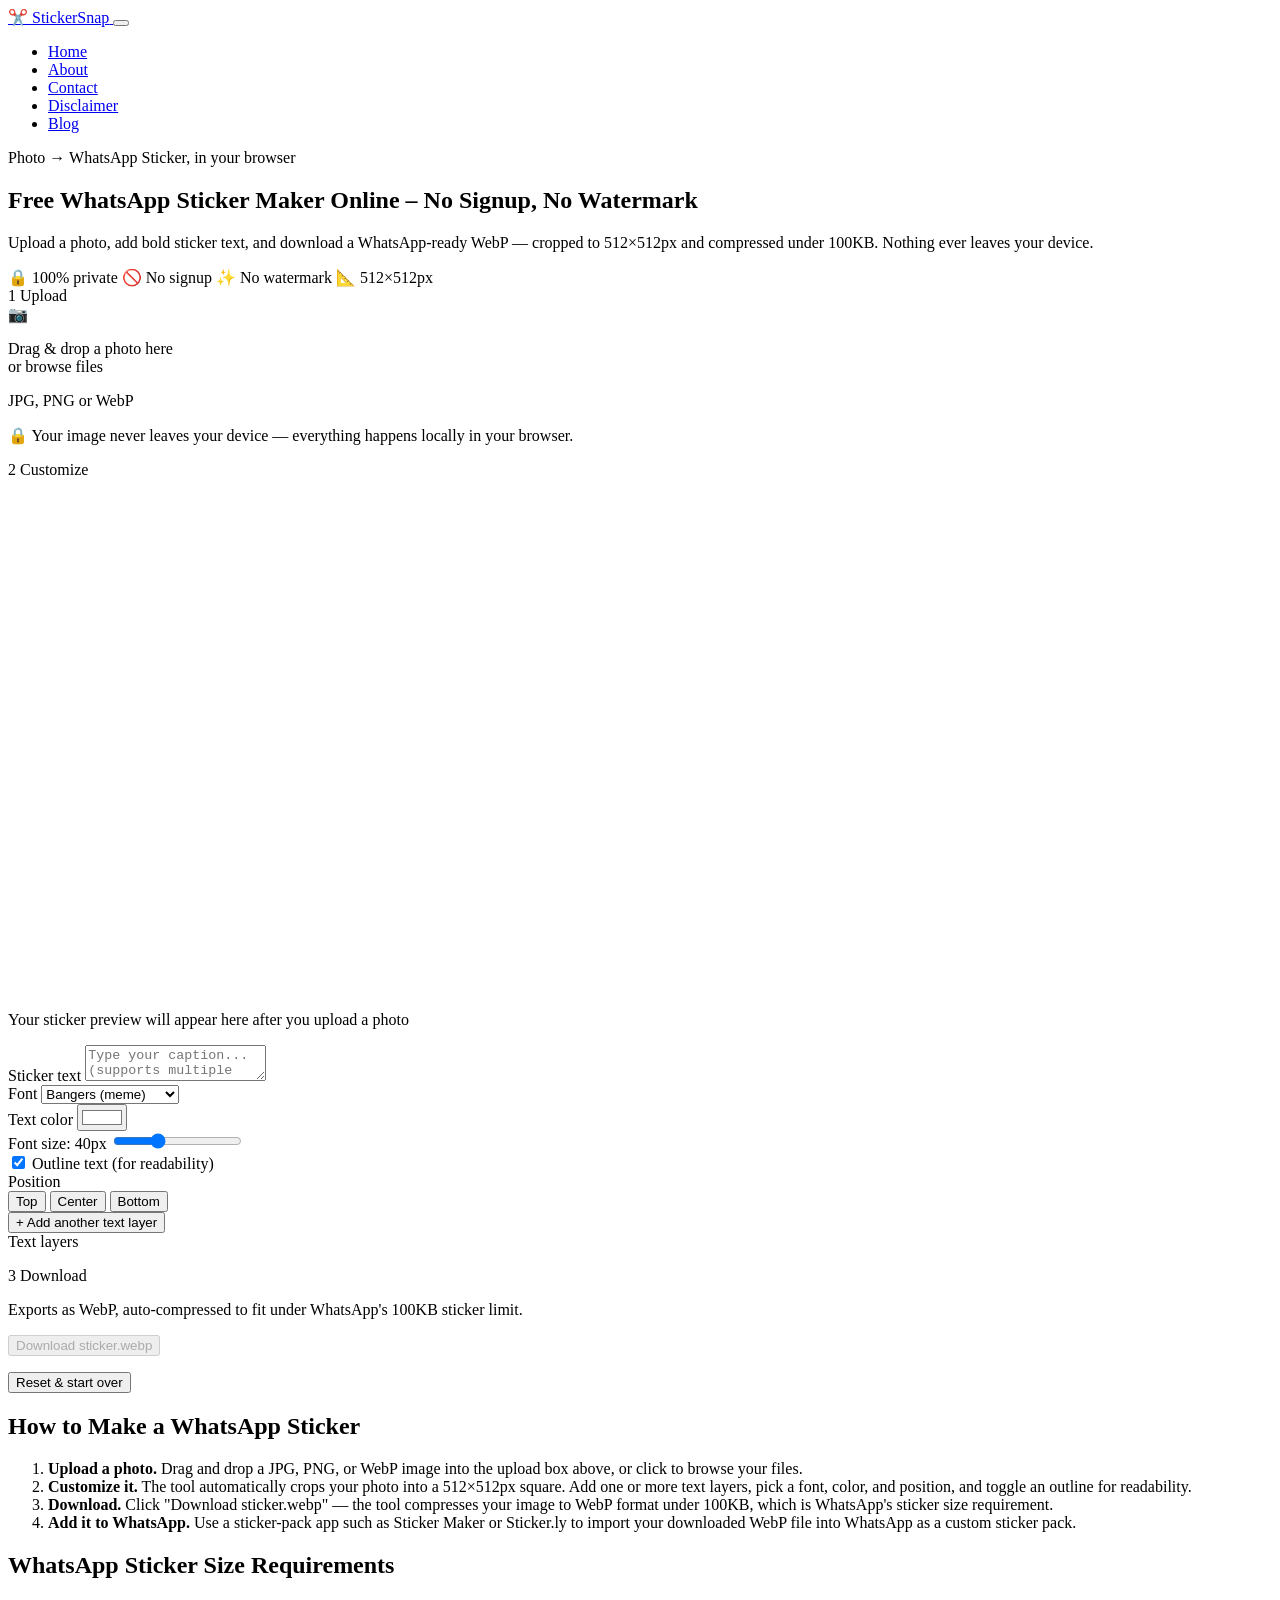
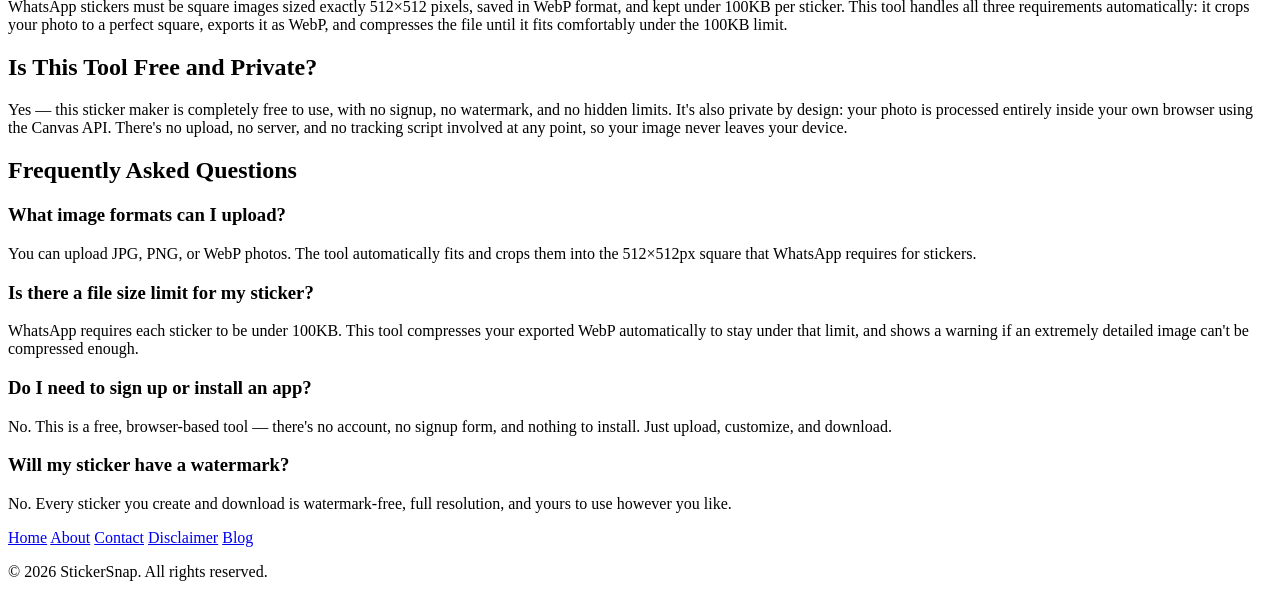
==== index.html @ c94c26c8 "Create index.html" ====
<!DOCTYPE html>
<html lang="en">
<head>
<meta charset="UTF-8">
<meta name="viewport" content="width=device-width, initial-scale=1.0">
<title>Free WhatsApp Sticker Maker Online | No Signup</title>
<meta name="description" content="Turn any photo into a WhatsApp sticker free, online, no signup or watermark. Add text, crop to 512x512, export under 100KB. 100% private.">
<meta name="robots" content="index, follow">
<link rel="canonical" href="https://example.com/index.html">

<!-- Open Graph -->
<meta property="og:title" content="Free WhatsApp Sticker Maker Online – No Signup, No Watermark">
<meta property="og:description" content="Convert any photo into a WhatsApp-ready sticker in your browser. Add custom text, crop to 512x512px, and export a compressed WebP file under 100KB — no account needed.">
<meta property="og:type" content="website">
<meta property="og:image" content="https://example.com/og-image.png">
<meta property="og:url" content="https://example.com/index.html">

<link rel="preconnect" href="https://fonts.googleapis.com">
<link rel="preconnect" href="https://fonts.gstatic.com" crossorigin>
<link href="https://fonts.googleapis.com/css2?family=Baloo+2:wght@500;700;800&family=Inter:wght@400;500;600;700&family=Space+Mono:wght@400;700&family=Bangers&family=Anton&family=Permanent+Marker&family=Poppins:wght@600;700&display=swap" rel="stylesheet">

<link rel="stylesheet" href="style.css">

<script type="application/ld+json">
{
  "@context": "https://schema.org",
  "@type": "WebApplication",
  "name": "WhatsApp Sticker Maker",
  "description": "A free, private, browser-based tool to convert photos into WhatsApp-ready stickers. Add custom text and fonts, auto-crop to 512x512px, and export a compressed WebP under 100KB. No signup, no watermark, no upload to any server.",
  "applicationCategory": "MultimediaApplication",
  "operatingSystem": "Any",
  "isAccessibleForFree": true,
  "offers": {
    "@type": "Offer",
    "price": "0",
    "priceCurrency": "USD"
  }
}
</script>
</head>
<body>

<header class="site-header">
  <div class="header-inner">
    <a href="index.html" class="brand">
      <span class="brand-mark" aria-hidden="true">✂️</span>
      <span class="brand-name">StickerSnap</span>
    </a>

    <button class="hamburger" id="hamburgerBtn" aria-label="Open menu" aria-expanded="false" aria-controls="siteNav">
      <span></span><span></span><span></span>
    </button>

    <nav class="site-nav" id="siteNav">
      <ul>
        <li><a href="index.html" aria-current="page">Home</a></li>
        <li><a href="about.html">About</a></li>
        <li><a href="contact.html">Contact</a></li>
        <li><a href="disclaimer.html">Disclaimer</a></li>
        <li><a href="blog.html">Blog</a></li>
      </ul>
    </nav>
  </div>
</header>

<main>

  <!-- HERO -->
  <section class="hero">
    <div class="hero-inner">
      <p class="eyebrow">Photo → WhatsApp Sticker, in your browser</p>
      <h1>Free WhatsApp Sticker Maker Online – No Signup, No Watermark</h1>
      <p class="hero-sub">Upload a photo, add bold sticker text, and download a WhatsApp-ready WebP — cropped to 512×512px and compressed under 100KB. Nothing ever leaves your device.</p>
      <div class="badge-row">
        <span class="badge">🔒 100% private</span>
        <span class="badge">🚫 No signup</span>
        <span class="badge">✨ No watermark</span>
        <span class="badge">📐 512×512px</span>
      </div>
    </div>
  </section>

  <!-- TOOL -->
  <section class="tool" id="tool" aria-label="Sticker maker tool">
    <div class="tool-grid">

      <!-- STEP 1: UPLOAD -->
      <div class="card step-card" id="uploadCard">
        <div class="step-label"><span class="step-num">1</span> Upload</div>
        <div class="dropzone" id="dropzone" tabindex="0" role="button" aria-label="Upload an image by clicking or dragging a file here">
          <input type="file" id="fileInput" accept="image/png, image/jpeg, image/webp" hidden aria-label="Choose an image file">
          <div class="dropzone-content" id="dropzoneContent">
            <span class="dropzone-icon" aria-hidden="true">📷</span>
            <p class="dropzone-text">Drag &amp; drop a photo here<br>or <span class="link-text">browse files</span></p>
            <p class="dropzone-hint">JPG, PNG or WebP</p>
          </div>
          <div class="upload-preview" id="uploadPreview" hidden>
            <img id="uploadThumb" alt="Thumbnail of your uploaded photo">
            <p id="uploadFilename" class="upload-filename"></p>
          </div>
        </div>
        <p class="upload-error" id="uploadError" role="alert" hidden></p>
        <p class="privacy-note">🔒 Your image never leaves your device — everything happens locally in your browser.</p>
      </div>

      <!-- STEP 2: EDIT / PREVIEW -->
      <div class="card step-card canvas-card" id="editCard">
        <div class="step-label"><span class="step-num">2</span> Customize</div>

        <div class="canvas-wrap">
          <canvas id="stickerCanvas" width="512" height="512" aria-label="Live sticker preview"></canvas>
          <p class="canvas-placeholder" id="canvasPlaceholder">Your sticker preview will appear here after you upload a photo</p>
        </div>

        <div class="controls" id="controls">
          <div class="control-group">
            <label for="textInput">Sticker text</label>
            <textarea id="textInput" rows="2" placeholder="Type your caption... (supports multiple lines)"></textarea>
          </div>

          <div class="control-row">
            <div class="control-group">
              <label for="fontSelect">Font</label>
              <select id="fontSelect">
                <option value="'Bangers', cursive" style="font-family:'Bangers',cursive;">Bangers (meme)</option>
                <option value="'Anton', sans-serif" style="font-family:'Anton',sans-serif;">Anton (bold impact)</option>
                <option value="'Permanent Marker', cursive" style="font-family:'Permanent Marker',cursive;">Permanent Marker</option>
                <option value="'Poppins', sans-serif" style="font-family:'Poppins',sans-serif;">Poppins (clean)</option>
                <option value="'Inter', sans-serif" style="font-family:'Inter',sans-serif;">Inter (clean)</option>
              </select>
            </div>
            <div class="control-group">
              <label for="colorInput">Text color</label>
              <input type="color" id="colorInput" value="#ffffff">
            </div>
          </div>

          <div class="control-row">
            <div class="control-group">
              <label for="sizeSlider">Font size: <span id="sizeValue">40</span>px</label>
              <input type="range" id="sizeSlider" min="20" max="80" value="40">
            </div>
            <div class="control-group checkbox-group">
              <label class="checkbox-label">
                <input type="checkbox" id="strokeToggle" checked>
                Outline text (for readability)
              </label>
            </div>
          </div>

          <div class="control-group">
            <span class="control-title">Position</span>
            <div class="position-buttons">
              <button type="button" class="pos-btn" data-pos="top">Top</button>
              <button type="button" class="pos-btn active" data-pos="center">Center</button>
              <button type="button" class="pos-btn" data-pos="bottom">Bottom</button>
            </div>
          </div>

          <div class="layer-actions">
            <button type="button" class="btn btn-secondary" id="addLayerBtn">+ Add another text layer</button>
          </div>

          <div class="control-group">
            <span class="control-title">Text layers</span>
            <ul class="layer-list" id="layerList"></ul>
          </div>
        </div>
      </div>

      <!-- STEP 3: EXPORT -->
      <div class="card step-card export-card" id="exportCard">
        <div class="step-label"><span class="step-num">3</span> Download</div>
        <p class="export-copy">Exports as WebP, auto-compressed to fit under WhatsApp's 100KB sticker limit.</p>
        <button type="button" class="btn btn-primary btn-large" id="downloadBtn" disabled>Download sticker.webp</button>
        <p class="export-status" id="exportStatus" aria-live="polite"></p>
        <button type="button" class="btn btn-ghost" id="resetBtn">Reset &amp; start over</button>
      </div>

    </div>
  </section>

  <!-- SEO CONTENT -->
  <section class="seo-content">
    <div class="seo-inner">

      <h2>How to Make a WhatsApp Sticker</h2>
      <ol class="how-to-list">
        <li><strong>Upload a photo.</strong> Drag and drop a JPG, PNG, or WebP image into the upload box above, or click to browse your files.</li>
        <li><strong>Customize it.</strong> The tool automatically crops your photo into a 512×512px square. Add one or more text layers, pick a font, color, and position, and toggle an outline for readability.</li>
        <li><strong>Download.</strong> Click "Download sticker.webp" — the tool compresses your image to WebP format under 100KB, which is WhatsApp's sticker size requirement.</li>
        <li><strong>Add it to WhatsApp.</strong> Use a sticker-pack app such as Sticker Maker or Sticker.ly to import your downloaded WebP file into WhatsApp as a custom sticker pack.</li>
      </ol>

      <h2>WhatsApp Sticker Size Requirements</h2>
      <p>WhatsApp stickers must be square images sized exactly 512×512 pixels, saved in WebP format, and kept under 100KB per sticker. This tool handles all three requirements automatically: it crops your photo to a perfect square, exports it as WebP, and compresses the file until it fits comfortably under the 100KB limit.</p>

      <h2>Is This Tool Free and Private?</h2>
      <p>Yes — this sticker maker is completely free to use, with no signup, no watermark, and no hidden limits. It's also private by design: your photo is processed entirely inside your own browser using the Canvas API. There's no upload, no server, and no tracking script involved at any point, so your image never leaves your device.</p>

      <h2>Frequently Asked Questions</h2>
      <div class="faq">
        <div class="faq-item">
          <h3>What image formats can I upload?</h3>
          <p>You can upload JPG, PNG, or WebP photos. The tool automatically fits and crops them into the 512×512px square that WhatsApp requires for stickers.</p>
        </div>
        <div class="faq-item">
          <h3>Is there a file size limit for my sticker?</h3>
          <p>WhatsApp requires each sticker to be under 100KB. This tool compresses your exported WebP automatically to stay under that limit, and shows a warning if an extremely detailed image can't be compressed enough.</p>
        </div>
        <div class="faq-item">
          <h3>Do I need to sign up or install an app?</h3>
          <p>No. This is a free, browser-based tool — there's no account, no signup form, and nothing to install. Just upload, customize, and download.</p>
        </div>
        <div class="faq-item">
          <h3>Will my sticker have a watermark?</h3>
          <p>No. Every sticker you create and download is watermark-free, full resolution, and yours to use however you like.</p>
        </div>
      </div>

    </div>
  </section>

</main>

<footer class="site-footer">
  <div class="footer-inner">
    <nav class="footer-nav" aria-label="Footer">
      <a href="index.html">Home</a>
      <a href="about.html">About</a>
      <a href="contact.html">Contact</a>
      <a href="disclaimer.html">Disclaimer</a>
      <a href="blog.html">Blog</a>
    </nav>
    <p class="footer-copy">© 2026 StickerSnap. All rights reserved.</p>
  </div>
</footer>

<script src="app.js"></script>
</body>
          </html>
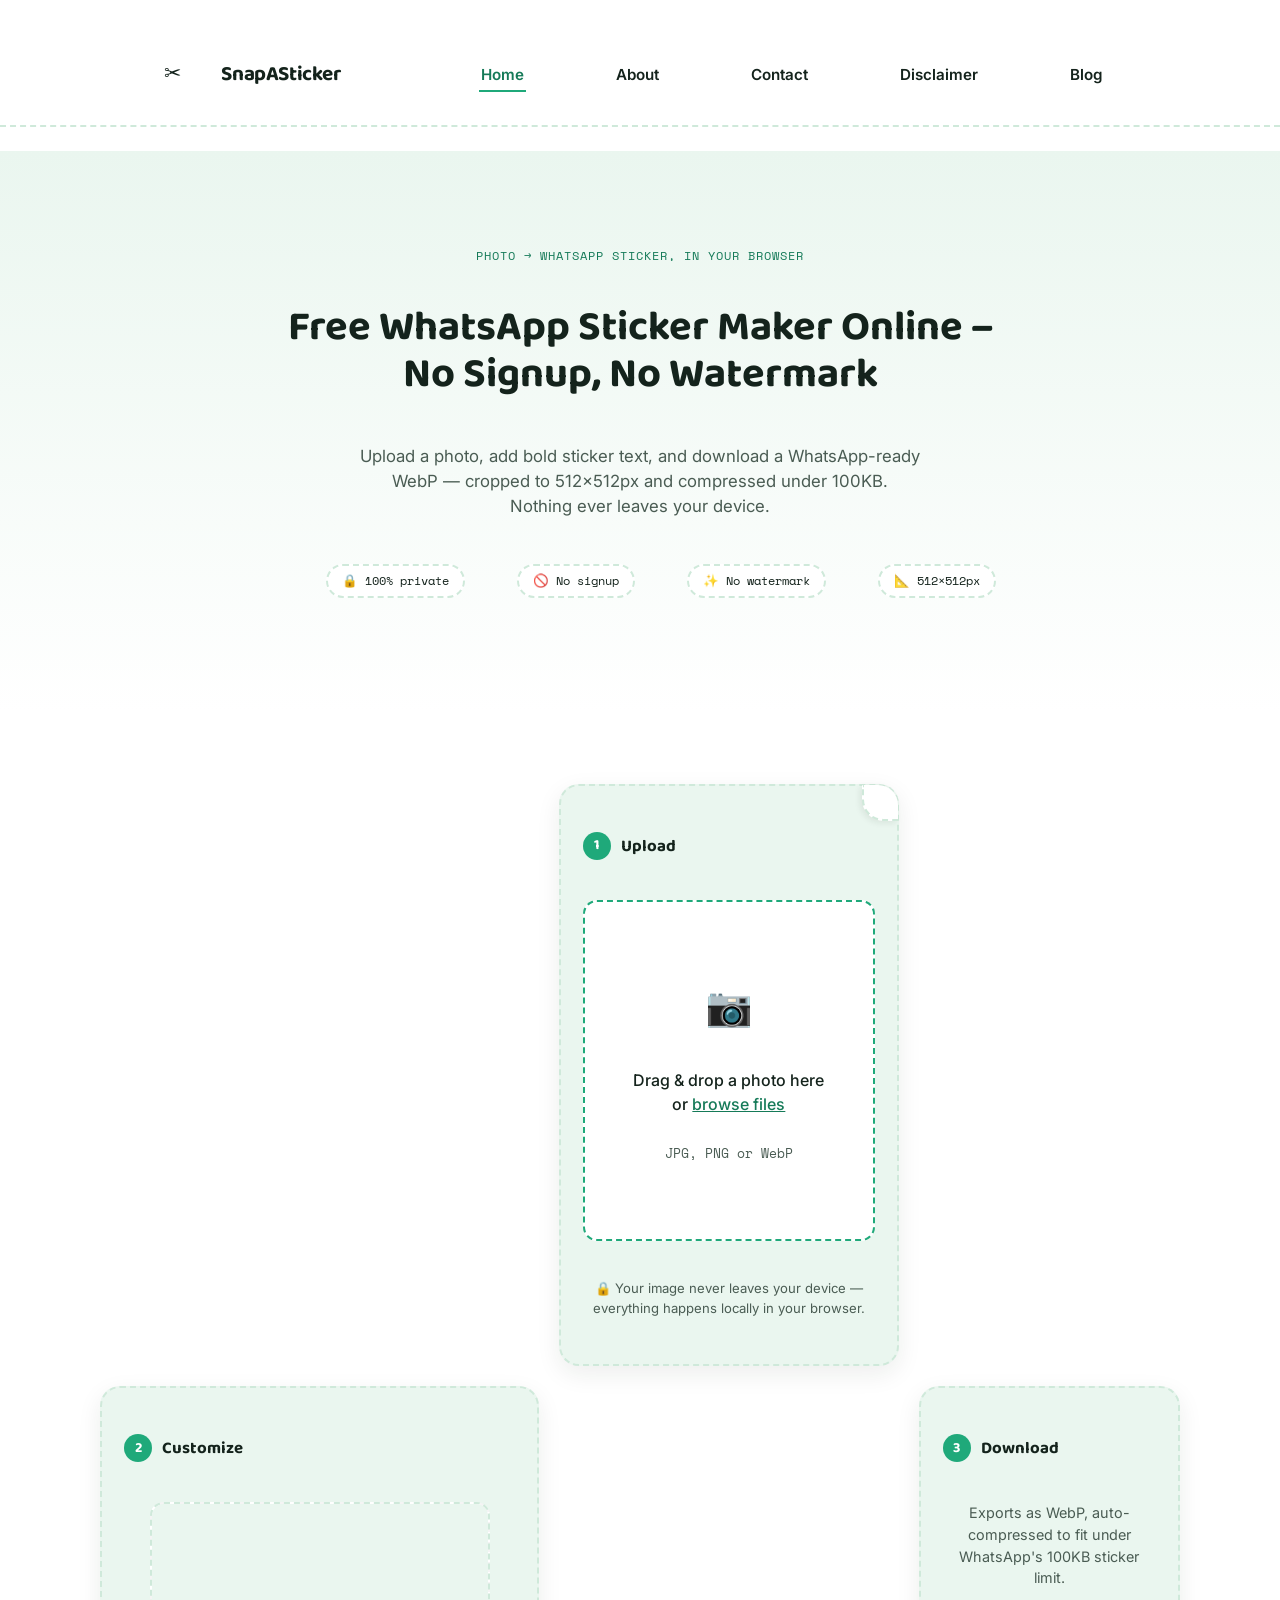
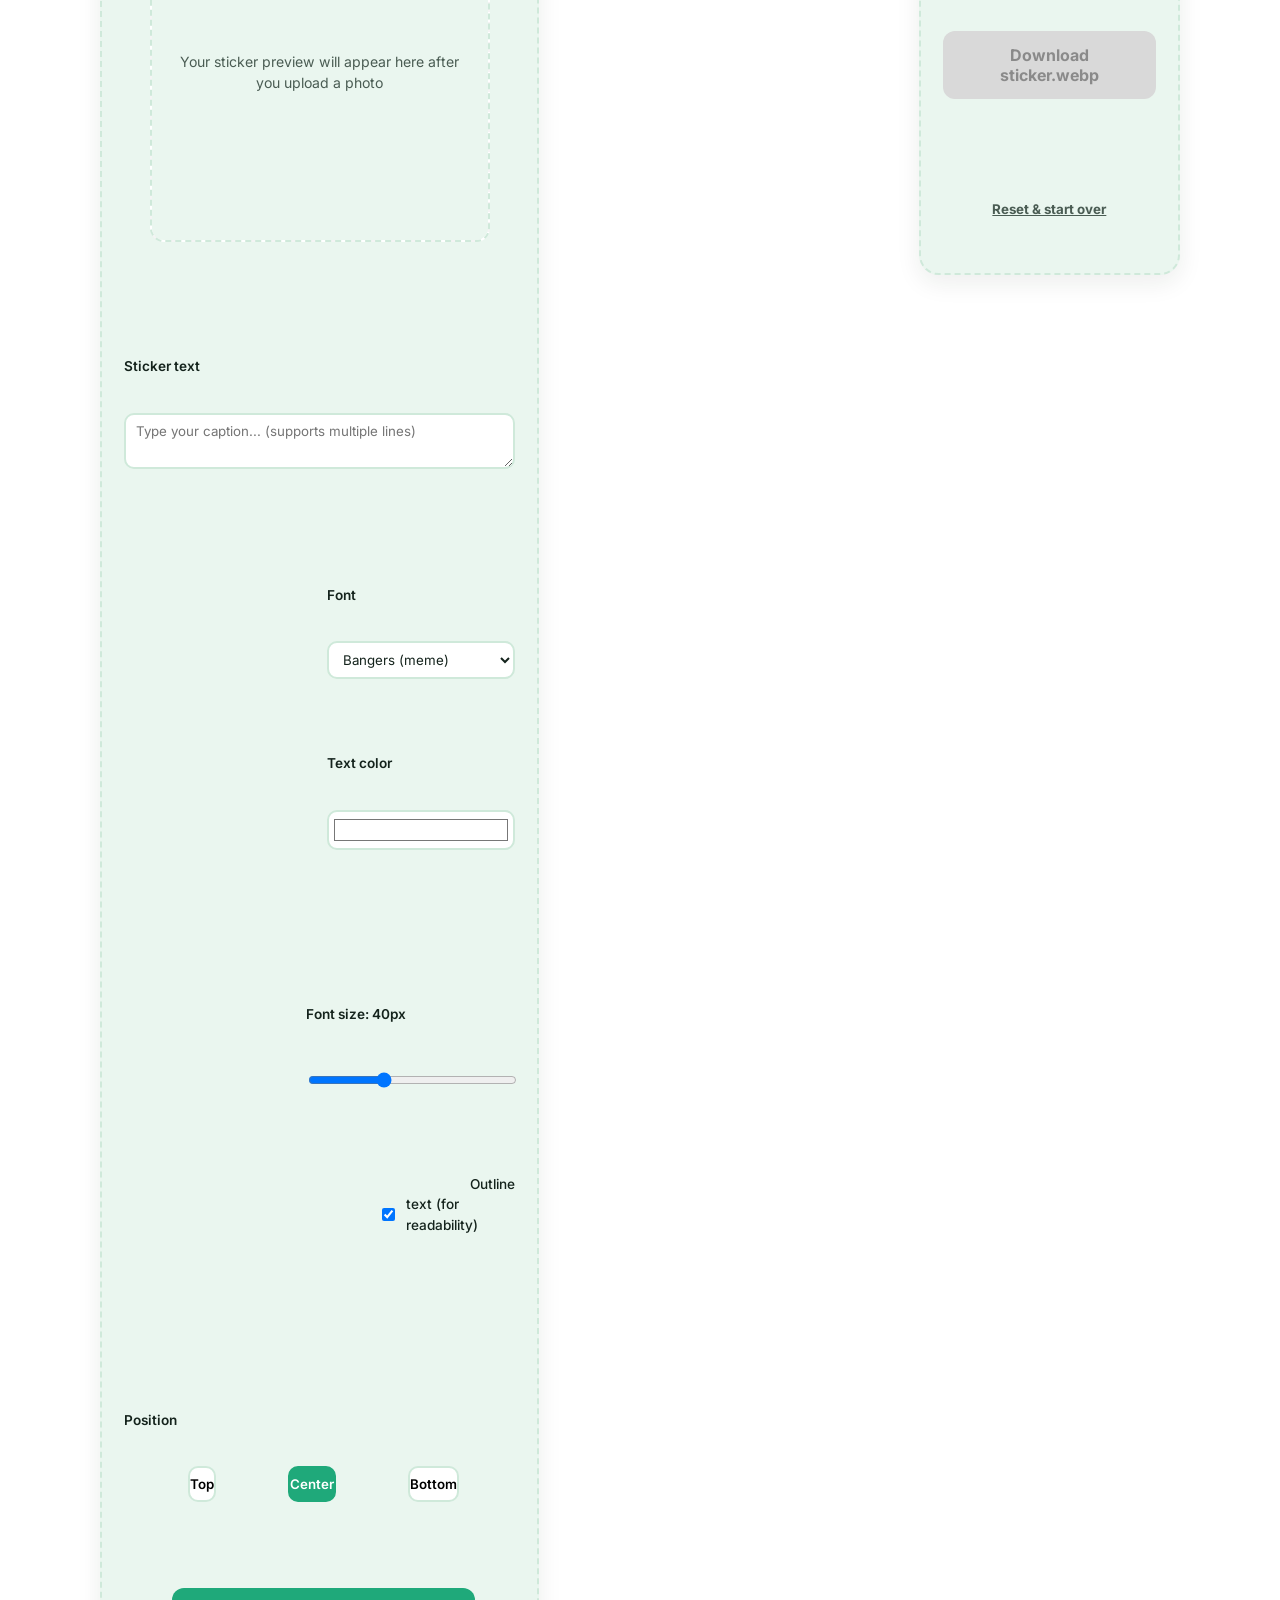
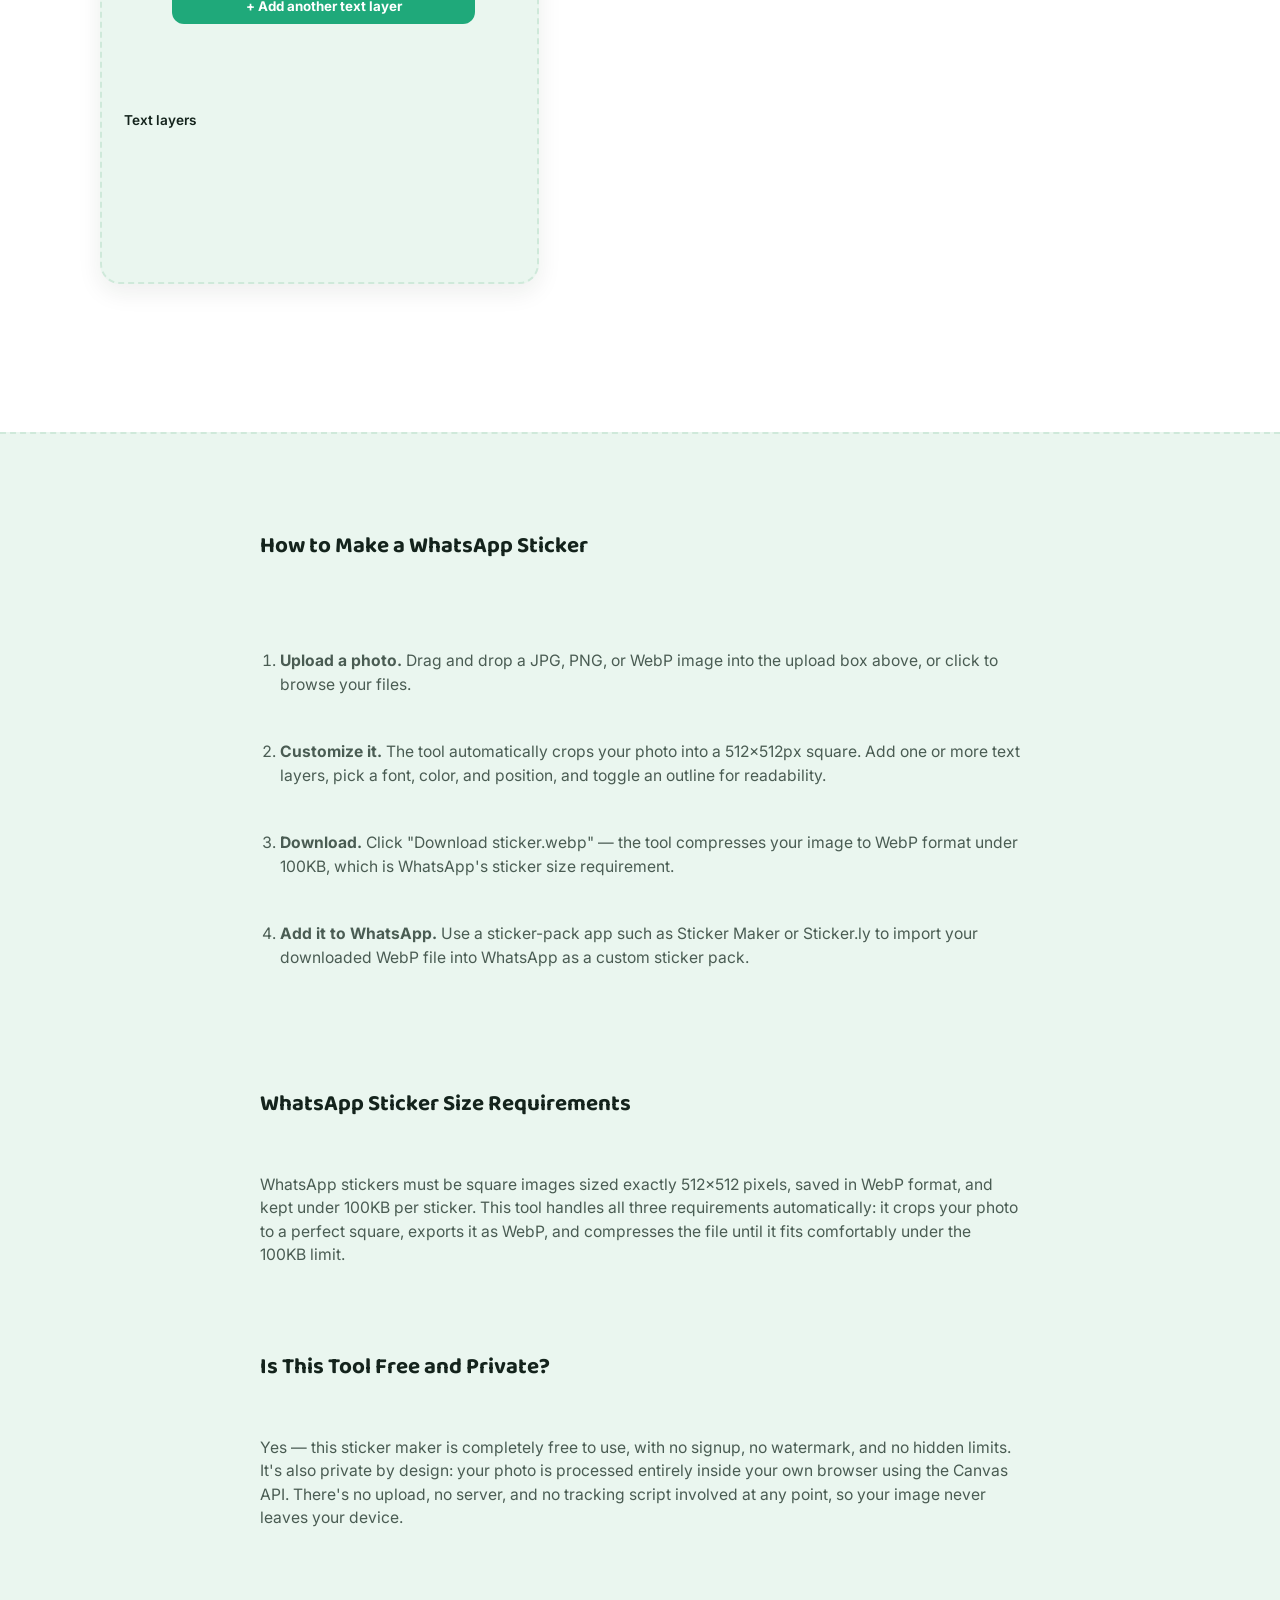
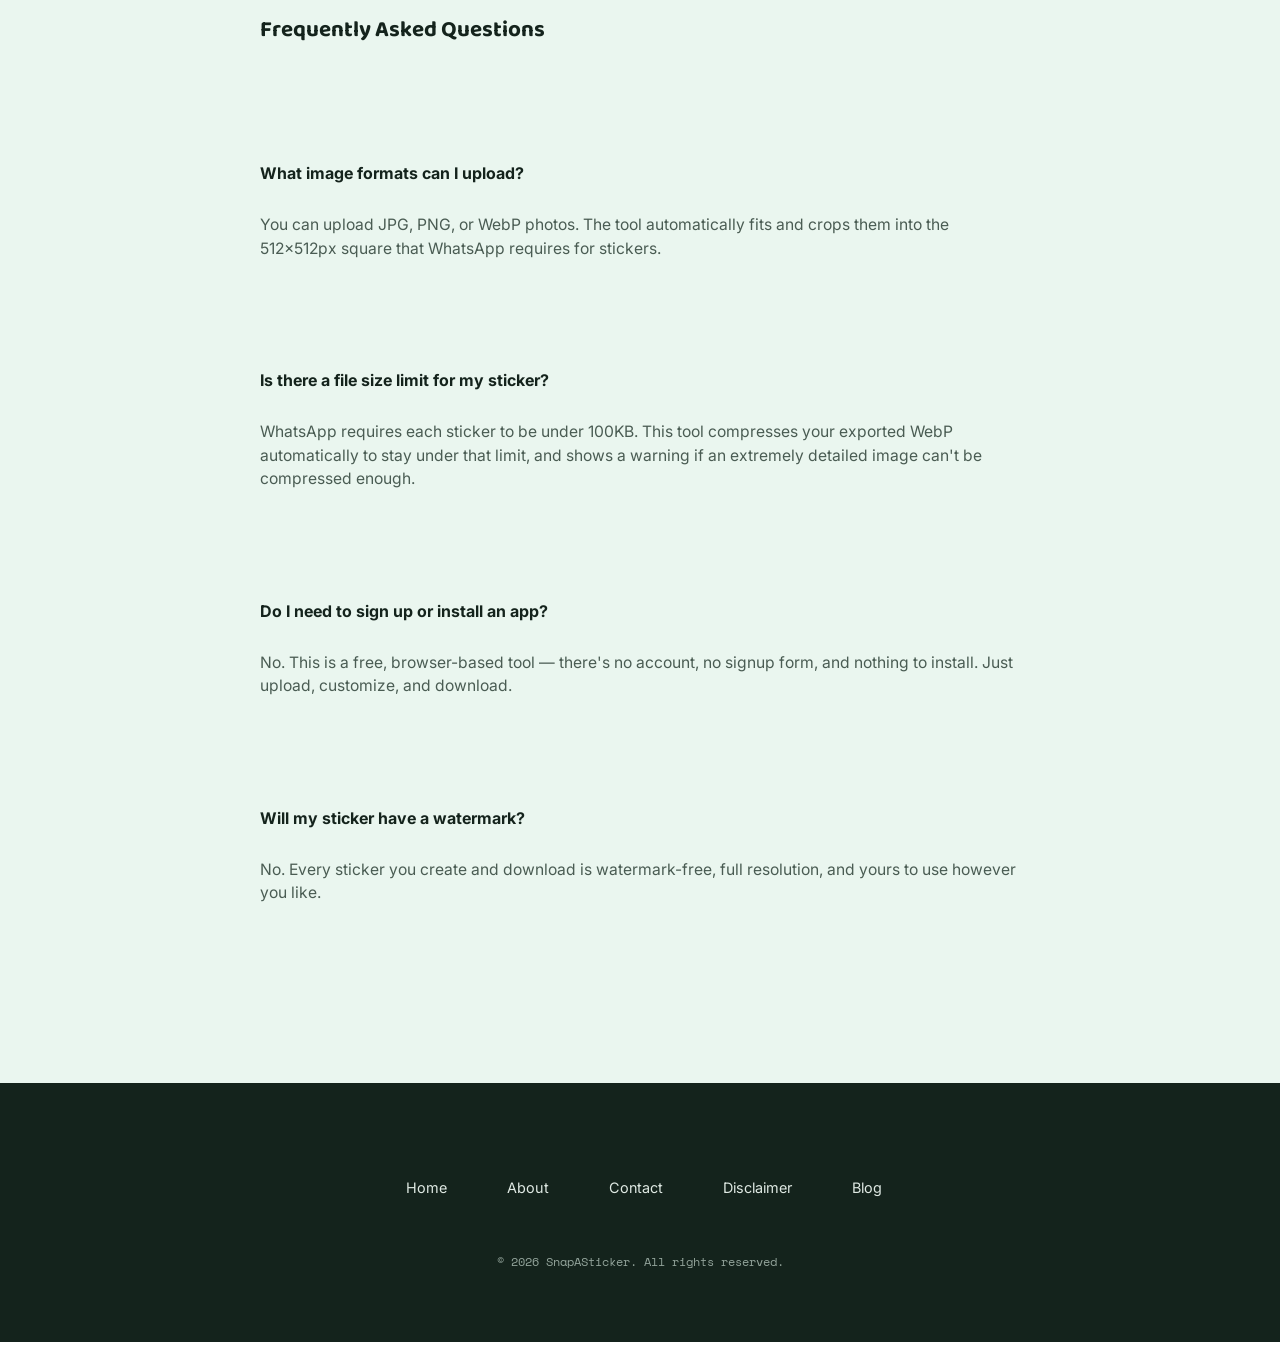
==== commit 1fe9f7cd: "Update branding and SEO links in index.html" ====
--- a/index.html
+++ b/index.html
@@ -6,14 +6,13 @@
 <title>Free WhatsApp Sticker Maker Online | No Signup</title>
 <meta name="description" content="Turn any photo into a WhatsApp sticker free, online, no signup or watermark. Add text, crop to 512x512, export under 100KB. 100% private.">
 <meta name="robots" content="index, follow">
-<link rel="canonical" href="https://example.com/index.html">
-
+<link rel="canonical" href="https://snapasticker.com/index.html">
 <!-- Open Graph -->
 <meta property="og:title" content="Free WhatsApp Sticker Maker Online – No Signup, No Watermark">
 <meta property="og:description" content="Convert any photo into a WhatsApp-ready sticker in your browser. Add custom text, crop to 512x512px, and export a compressed WebP file under 100KB — no account needed.">
 <meta property="og:type" content="website">
-<meta property="og:image" content="https://example.com/og-image.png">
-<meta property="og:url" content="https://example.com/index.html">
+<meta property="og:image" content="https://snapasticker.com/og-image.png">
+<meta property="og:url" content="https://snapasticker.com/index.html">
 
 <link rel="preconnect" href="https://fonts.googleapis.com">
 <link rel="preconnect" href="https://fonts.gstatic.com" crossorigin>
@@ -23,220 +22,220 @@
 
 <script type="application/ld+json">
 {
-  "@context": "https://schema.org",
-  "@type": "WebApplication",
-  "name": "WhatsApp Sticker Maker",
-  "description": "A free, private, browser-based tool to convert photos into WhatsApp-ready stickers. Add custom text and fonts, auto-crop to 512x512px, and export a compressed WebP under 100KB. No signup, no watermark, no upload to any server.",
-  "applicationCategory": "MultimediaApplication",
-  "operatingSystem": "Any",
-  "isAccessibleForFree": true,
-  "offers": {
-    "@type": "Offer",
-    "price": "0",
-    "priceCurrency": "USD"
-  }
+  "@context": "https://schema.org",
+  "@type": "WebApplication",
+  "name": "WhatsApp Sticker Maker",
+  "description": "A free, private, browser-based tool to convert photos into WhatsApp-ready stickers. Add custom text and fonts, auto-crop to 512x512px, and export a compressed WebP under 100KB. No signup, no watermark, no upload to any server.",
+  "applicationCategory": "MultimediaApplication",
+  "operatingSystem": "Any",
+  "isAccessibleForFree": true,
+  "offers": {
+    "@type": "Offer",
+    "price": "0",
+    "priceCurrency": "USD"
+  }
 }
 </script>
 </head>
 <body>
 
 <header class="site-header">
-  <div class="header-inner">
-    <a href="index.html" class="brand">
-      <span class="brand-mark" aria-hidden="true">✂️</span>
-      <span class="brand-name">StickerSnap</span>
-    </a>
-
-    <button class="hamburger" id="hamburgerBtn" aria-label="Open menu" aria-expanded="false" aria-controls="siteNav">
-      <span></span><span></span><span></span>
-    </button>
-
-    <nav class="site-nav" id="siteNav">
-      <ul>
-        <li><a href="index.html" aria-current="page">Home</a></li>
-        <li><a href="about.html">About</a></li>
-        <li><a href="contact.html">Contact</a></li>
-        <li><a href="disclaimer.html">Disclaimer</a></li>
-        <li><a href="blog.html">Blog</a></li>
-      </ul>
-    </nav>
-  </div>
+  <div class="header-inner">
+    <a href="index.html" class="brand">
+      <span class="brand-mark" aria-hidden="true">✂️</span>
+      <span class="brand-name">SnapASticker</span>
+    </a>
+
+    <button class="hamburger" id="hamburgerBtn" aria-label="Open menu" aria-expanded="false" aria-controls="siteNav">
+      <span></span><span></span><span></span>
+    </button>
+
+    <nav class="site-nav" id="siteNav">
+      <ul>
+        <li><a href="index.html" aria-current="page">Home</a></li>
+        <li><a href="about.html">About</a></li>
+        <li><a href="contact.html">Contact</a></li>
+        <li><a href="disclaimer.html">Disclaimer</a></li>
+        <li><a href="blog.html">Blog</a></li>
+      </ul>
+    </nav>
+  </div>
 </header>
 
 <main>
 
-  <!-- HERO -->
-  <section class="hero">
-    <div class="hero-inner">
-      <p class="eyebrow">Photo → WhatsApp Sticker, in your browser</p>
-      <h1>Free WhatsApp Sticker Maker Online – No Signup, No Watermark</h1>
-      <p class="hero-sub">Upload a photo, add bold sticker text, and download a WhatsApp-ready WebP — cropped to 512×512px and compressed under 100KB. Nothing ever leaves your device.</p>
-      <div class="badge-row">
-        <span class="badge">🔒 100% private</span>
-        <span class="badge">🚫 No signup</span>
-        <span class="badge">✨ No watermark</span>
-        <span class="badge">📐 512×512px</span>
-      </div>
-    </div>
-  </section>
-
-  <!-- TOOL -->
-  <section class="tool" id="tool" aria-label="Sticker maker tool">
-    <div class="tool-grid">
-
-      <!-- STEP 1: UPLOAD -->
-      <div class="card step-card" id="uploadCard">
-        <div class="step-label"><span class="step-num">1</span> Upload</div>
-        <div class="dropzone" id="dropzone" tabindex="0" role="button" aria-label="Upload an image by clicking or dragging a file here">
-          <input type="file" id="fileInput" accept="image/png, image/jpeg, image/webp" hidden aria-label="Choose an image file">
-          <div class="dropzone-content" id="dropzoneContent">
-            <span class="dropzone-icon" aria-hidden="true">📷</span>
-            <p class="dropzone-text">Drag &amp; drop a photo here<br>or <span class="link-text">browse files</span></p>
-            <p class="dropzone-hint">JPG, PNG or WebP</p>
-          </div>
-          <div class="upload-preview" id="uploadPreview" hidden>
-            <img id="uploadThumb" alt="Thumbnail of your uploaded photo">
-            <p id="uploadFilename" class="upload-filename"></p>
-          </div>
-        </div>
-        <p class="upload-error" id="uploadError" role="alert" hidden></p>
-        <p class="privacy-note">🔒 Your image never leaves your device — everything happens locally in your browser.</p>
-      </div>
-
-      <!-- STEP 2: EDIT / PREVIEW -->
-      <div class="card step-card canvas-card" id="editCard">
-        <div class="step-label"><span class="step-num">2</span> Customize</div>
-
-        <div class="canvas-wrap">
-          <canvas id="stickerCanvas" width="512" height="512" aria-label="Live sticker preview"></canvas>
-          <p class="canvas-placeholder" id="canvasPlaceholder">Your sticker preview will appear here after you upload a photo</p>
-        </div>
-
-        <div class="controls" id="controls">
-          <div class="control-group">
-            <label for="textInput">Sticker text</label>
-            <textarea id="textInput" rows="2" placeholder="Type your caption... (supports multiple lines)"></textarea>
-          </div>
-
-          <div class="control-row">
-            <div class="control-group">
-              <label for="fontSelect">Font</label>
-              <select id="fontSelect">
-                <option value="'Bangers', cursive" style="font-family:'Bangers',cursive;">Bangers (meme)</option>
-                <option value="'Anton', sans-serif" style="font-family:'Anton',sans-serif;">Anton (bold impact)</option>
-                <option value="'Permanent Marker', cursive" style="font-family:'Permanent Marker',cursive;">Permanent Marker</option>
-                <option value="'Poppins', sans-serif" style="font-family:'Poppins',sans-serif;">Poppins (clean)</option>
-                <option value="'Inter', sans-serif" style="font-family:'Inter',sans-serif;">Inter (clean)</option>
-              </select>
-            </div>
-            <div class="control-group">
-              <label for="colorInput">Text color</label>
-              <input type="color" id="colorInput" value="#ffffff">
-            </div>
-          </div>
-
-          <div class="control-row">
-            <div class="control-group">
-              <label for="sizeSlider">Font size: <span id="sizeValue">40</span>px</label>
-              <input type="range" id="sizeSlider" min="20" max="80" value="40">
-            </div>
-            <div class="control-group checkbox-group">
-              <label class="checkbox-label">
-                <input type="checkbox" id="strokeToggle" checked>
-                Outline text (for readability)
-              </label>
-            </div>
-          </div>
-
-          <div class="control-group">
-            <span class="control-title">Position</span>
-            <div class="position-buttons">
-              <button type="button" class="pos-btn" data-pos="top">Top</button>
-              <button type="button" class="pos-btn active" data-pos="center">Center</button>
-              <button type="button" class="pos-btn" data-pos="bottom">Bottom</button>
-            </div>
-          </div>
-
-          <div class="layer-actions">
-            <button type="button" class="btn btn-secondary" id="addLayerBtn">+ Add another text layer</button>
-          </div>
-
-          <div class="control-group">
-            <span class="control-title">Text layers</span>
-            <ul class="layer-list" id="layerList"></ul>
-          </div>
-        </div>
-      </div>
-
-      <!-- STEP 3: EXPORT -->
-      <div class="card step-card export-card" id="exportCard">
-        <div class="step-label"><span class="step-num">3</span> Download</div>
-        <p class="export-copy">Exports as WebP, auto-compressed to fit under WhatsApp's 100KB sticker limit.</p>
-        <button type="button" class="btn btn-primary btn-large" id="downloadBtn" disabled>Download sticker.webp</button>
-        <p class="export-status" id="exportStatus" aria-live="polite"></p>
-        <button type="button" class="btn btn-ghost" id="resetBtn">Reset &amp; start over</button>
-      </div>
-
-    </div>
-  </section>
-
-  <!-- SEO CONTENT -->
-  <section class="seo-content">
-    <div class="seo-inner">
-
-      <h2>How to Make a WhatsApp Sticker</h2>
-      <ol class="how-to-list">
-        <li><strong>Upload a photo.</strong> Drag and drop a JPG, PNG, or WebP image into the upload box above, or click to browse your files.</li>
-        <li><strong>Customize it.</strong> The tool automatically crops your photo into a 512×512px square. Add one or more text layers, pick a font, color, and position, and toggle an outline for readability.</li>
-        <li><strong>Download.</strong> Click "Download sticker.webp" — the tool compresses your image to WebP format under 100KB, which is WhatsApp's sticker size requirement.</li>
-        <li><strong>Add it to WhatsApp.</strong> Use a sticker-pack app such as Sticker Maker or Sticker.ly to import your downloaded WebP file into WhatsApp as a custom sticker pack.</li>
-      </ol>
-
-      <h2>WhatsApp Sticker Size Requirements</h2>
-      <p>WhatsApp stickers must be square images sized exactly 512×512 pixels, saved in WebP format, and kept under 100KB per sticker. This tool handles all three requirements automatically: it crops your photo to a perfect square, exports it as WebP, and compresses the file until it fits comfortably under the 100KB limit.</p>
-
-      <h2>Is This Tool Free and Private?</h2>
-      <p>Yes — this sticker maker is completely free to use, with no signup, no watermark, and no hidden limits. It's also private by design: your photo is processed entirely inside your own browser using the Canvas API. There's no upload, no server, and no tracking script involved at any point, so your image never leaves your device.</p>
-
-      <h2>Frequently Asked Questions</h2>
-      <div class="faq">
-        <div class="faq-item">
-          <h3>What image formats can I upload?</h3>
-          <p>You can upload JPG, PNG, or WebP photos. The tool automatically fits and crops them into the 512×512px square that WhatsApp requires for stickers.</p>
-        </div>
-        <div class="faq-item">
-          <h3>Is there a file size limit for my sticker?</h3>
-          <p>WhatsApp requires each sticker to be under 100KB. This tool compresses your exported WebP automatically to stay under that limit, and shows a warning if an extremely detailed image can't be compressed enough.</p>
-        </div>
-        <div class="faq-item">
-          <h3>Do I need to sign up or install an app?</h3>
-          <p>No. This is a free, browser-based tool — there's no account, no signup form, and nothing to install. Just upload, customize, and download.</p>
-        </div>
-        <div class="faq-item">
-          <h3>Will my sticker have a watermark?</h3>
-          <p>No. Every sticker you create and download is watermark-free, full resolution, and yours to use however you like.</p>
-        </div>
-      </div>
-
-    </div>
-  </section>
+  <!-- HERO -->
+  <section class="hero">
+    <div class="hero-inner">
+      <p class="eyebrow">Photo → WhatsApp Sticker, in your browser</p>
+      <h1>Free WhatsApp Sticker Maker Online – No Signup, No Watermark</h1>
+      <p class="hero-sub">Upload a photo, add bold sticker text, and download a WhatsApp-ready WebP — cropped to 512×512px and compressed under 100KB. Nothing ever leaves your device.</p>
+      <div class="badge-row">
+        <span class="badge">🔒 100% private</span>
+        <span class="badge">🚫 No signup</span>
+        <span class="badge">✨ No watermark</span>
+        <span class="badge">📐 512×512px</span>
+      </div>
+    </div>
+  </section>
+
+  <!-- TOOL -->
+  <section class="tool" id="tool" aria-label="Sticker maker tool">
+    <div class="tool-grid">
+
+      <!-- STEP 1: UPLOAD -->
+      <div class="card step-card" id="uploadCard">
+        <div class="step-label"><span class="step-num">1</span> Upload</div>
+        <div class="dropzone" id="dropzone" tabindex="0" role="button" aria-label="Upload an image by clicking or dragging a file here">
+          <input type="file" id="fileInput" accept="image/png, image/jpeg, image/webp" hidden aria-label="Choose an image file">
+          <div class="dropzone-content" id="dropzoneContent">
+            <span class="dropzone-icon" aria-hidden="true">📷</span>
+            <p class="dropzone-text">Drag &amp; drop a photo here<br>or <span class="link-text">browse files</span></p>
+            <p class="dropzone-hint">JPG, PNG or WebP</p>
+          </div>
+          <div class="upload-preview" id="uploadPreview" hidden>
+            <img id="uploadThumb" alt="Thumbnail of your uploaded photo">
+            <p id="uploadFilename" class="upload-filename"></p>
+          </div>
+        </div>
+        <p class="upload-error" id="uploadError" role="alert" hidden></p>
+        <p class="privacy-note">🔒 Your image never leaves your device — everything happens locally in your browser.</p>
+      </div>
+
+      <!-- STEP 2: EDIT / PREVIEW -->
+      <div class="card step-card canvas-card" id="editCard">
+        <div class="step-label"><span class="step-num">2</span> Customize</div>
+
+        <div class="canvas-wrap">
+          <canvas id="stickerCanvas" width="512" height="512" aria-label="Live sticker preview"></canvas>
+          <p class="canvas-placeholder" id="canvasPlaceholder">Your sticker preview will appear here after you upload a photo</p>
+        </div>
+
+        <div class="controls" id="controls">
+          <div class="control-group">
+            <label for="textInput">Sticker text</label>
+            <textarea id="textInput" rows="2" placeholder="Type your caption... (supports multiple lines)"></textarea>
+          </div>
+
+          <div class="control-row">
+            <div class="control-group">
+              <label for="fontSelect">Font</label>
+              <select id="fontSelect">
+                <option value="'Bangers', cursive" style="font-family:'Bangers',cursive;">Bangers (meme)</option>
+                <option value="'Anton', sans-serif" style="font-family:'Anton',sans-serif;">Anton (bold impact)</option>
+                <option value="'Permanent Marker', cursive" style="font-family:'Permanent Marker',cursive;">Permanent Marker</option>
+                <option value="'Poppins', sans-serif" style="font-family:'Poppins',sans-serif;">Poppins (clean)</option>
+                <option value="'Inter', sans-serif" style="font-family:'Inter',sans-serif;">Inter (clean)</option>
+              </select>
+            </div>
+            <div class="control-group">
+              <label for="colorInput">Text color</label>
+              <input type="color" id="colorInput" value="#ffffff">
+            </div>
+          </div>
+
+          <div class="control-row">
+            <div class="control-group">
+              <label for="sizeSlider">Font size: <span id="sizeValue">40</span>px</label>
+              <input type="range" id="sizeSlider" min="20" max="80" value="40">
+            </div>
+            <div class="control-group checkbox-group">
+              <label class="checkbox-label">
+                <input type="checkbox" id="strokeToggle" checked>
+                Outline text (for readability)
+              </label>
+            </div>
+          </div>
+
+          <div class="control-group">
+            <span class="control-title">Position</span>
+            <div class="position-buttons">
+              <button type="button" class="pos-btn" data-pos="top">Top</button>
+              <button type="button" class="pos-btn active" data-pos="center">Center</button>
+              <button type="button" class="pos-btn" data-pos="bottom">Bottom</button>
+            </div>
+          </div>
+
+          <div class="layer-actions">
+            <button type="button" class="btn btn-secondary" id="addLayerBtn">+ Add another text layer</button>
+          </div>
+
+          <div class="control-group">
+            <span class="control-title">Text layers</span>
+            <ul class="layer-list" id="layerList"></ul>
+          </div>
+        </div>
+      </div>
+
+      <!-- STEP 3: EXPORT -->
+      <div class="card step-card export-card" id="exportCard">
+        <div class="step-label"><span class="step-num">3</span> Download</div>
+        <p class="export-copy">Exports as WebP, auto-compressed to fit under WhatsApp's 100KB sticker limit.</p>
+        <button type="button" class="btn btn-primary btn-large" id="downloadBtn" disabled>Download sticker.webp</button>
+        <p class="export-status" id="exportStatus" aria-live="polite"></p>
+        <button type="button" class="btn btn-ghost" id="resetBtn">Reset &amp; start over</button>
+      </div>
+
+    </div>
+  </section>
+
+  <!-- SEO CONTENT -->
+  <section class="seo-content">
+    <div class="seo-inner">
+
+      <h2>How to Make a WhatsApp Sticker</h2>
+      <ol class="how-to-list">
+        <li><strong>Upload a photo.</strong> Drag and drop a JPG, PNG, or WebP image into the upload box above, or click to browse your files.</li>
+        <li><strong>Customize it.</strong> The tool automatically crops your photo into a 512×512px square. Add one or more text layers, pick a font, color, and position, and toggle an outline for readability.</li>
+        <li><strong>Download.</strong> Click "Download sticker.webp" — the tool compresses your image to WebP format under 100KB, which is WhatsApp's sticker size requirement.</li>
+        <li><strong>Add it to WhatsApp.</strong> Use a sticker-pack app such as Sticker Maker or Sticker.ly to import your downloaded WebP file into WhatsApp as a custom sticker pack.</li>
+      </ol>
+
+      <h2>WhatsApp Sticker Size Requirements</h2>
+      <p>WhatsApp stickers must be square images sized exactly 512×512 pixels, saved in WebP format, and kept under 100KB per sticker. This tool handles all three requirements automatically: it crops your photo to a perfect square, exports it as WebP, and compresses the file until it fits comfortably under the 100KB limit.</p>
+
+      <h2>Is This Tool Free and Private?</h2>
+      <p>Yes — this sticker maker is completely free to use, with no signup, no watermark, and no hidden limits. It's also private by design: your photo is processed entirely inside your own browser using the Canvas API. There's no upload, no server, and no tracking script involved at any point, so your image never leaves your device.</p>
+
+      <h2>Frequently Asked Questions</h2>
+      <div class="faq">
+        <div class="faq-item">
+          <h3>What image formats can I upload?</h3>
+          <p>You can upload JPG, PNG, or WebP photos. The tool automatically fits and crops them into the 512×512px square that WhatsApp requires for stickers.</p>
+        </div>
+        <div class="faq-item">
+          <h3>Is there a file size limit for my sticker?</h3>
+          <p>WhatsApp requires each sticker to be under 100KB. This tool compresses your exported WebP automatically to stay under that limit, and shows a warning if an extremely detailed image can't be compressed enough.</p>
+        </div>
+        <div class="faq-item">
+          <h3>Do I need to sign up or install an app?</h3>
+          <p>No. This is a free, browser-based tool — there's no account, no signup form, and nothing to install. Just upload, customize, and download.</p>
+        </div>
+        <div class="faq-item">
+          <h3>Will my sticker have a watermark?</h3>
+          <p>No. Every sticker you create and download is watermark-free, full resolution, and yours to use however you like.</p>
+        </div>
+      </div>
+
+    </div>
+  </section>
 
 </main>
 
 <footer class="site-footer">
-  <div class="footer-inner">
-    <nav class="footer-nav" aria-label="Footer">
-      <a href="index.html">Home</a>
-      <a href="about.html">About</a>
-      <a href="contact.html">Contact</a>
-      <a href="disclaimer.html">Disclaimer</a>
-      <a href="blog.html">Blog</a>
-    </nav>
-    <p class="footer-copy">© 2026 StickerSnap. All rights reserved.</p>
-  </div>
+  <div class="footer-inner">
+    <nav class="footer-nav" aria-label="Footer">
+      <a href="index.html">Home</a>
+      <a href="about.html">About</a>
+      <a href="contact.html">Contact</a>
+      <a href="disclaimer.html">Disclaimer</a>
+      <a href="blog.html">Blog</a>
+    </nav>
+  <p class="footer-copy">© 2026 SnapASticker. All rights reserved.</p>
+  </div>
 </footer>
 
 <script src="app.js"></script>
 </body>
-          </html>
-          
+          </html>
+          
--- a/style.css
+++ b/style.css
@@ -0,0 +1,692 @@
+/* ==========================================================================
+   STICKERSNAP — design tokens
+   Palette:  ink #14231C (text) / paper #FFFFFF (bg) / mint #EBF6EF (cards)
+             emerald #1FA97A (primary accent) / coral #FF5A5F (secondary accent)
+   Type:     Baloo 2 (display, bubbly/sticker feel) / Inter (body/UI)
+             Space Mono (tags, technical labels)
+   Signature: dashed "die-cut" borders on cards + canvas, like a sticker
+              waiting to be peeled and cut out.
+   ========================================================================== */
+
+:root {
+  --ink: #14231c;
+  --ink-soft: #4a5c53;
+  --paper: #ffffff;
+  --mint: #eaf6ef;
+  --mint-line: #cfe9da;
+  --emerald: #1fa97a;
+  --emerald-dark: #157a58;
+  --coral: #ff5a5f;
+  --shadow: 0 8px 24px rgba(20, 35, 28, 0.08);
+  --shadow-lift: 0 14px 32px rgba(20, 35, 28, 0.14);
+  --radius: 20px;
+  --font-display: 'Baloo 2', system-ui, sans-serif;
+  --font-body: 'Inter', system-ui, sans-serif;
+  --font-mono: 'Space Mono', monospace;
+}
+
+* { box-sizing: border-box; }
+
+html { scroll-behavior: smooth; }
+
+body {
+  margin: 0;
+  font-family: var(--font-body);
+  color: var(--ink);
+  background: var(--paper);
+  line-height: 1.5;
+  -webkit-font-smoothing: antialiased;
+}
+
+h1, h2, h3 {
+  font-family: var(--font-display);
+  color: var(--ink);
+  margin: 0 0 0.5em;
+}
+
+a { color: var(--emerald-dark); }
+
+img { max-width: 100%; display: block; }
+
+:focus-visible {
+  outline: 3px solid var(--coral);
+  outline-offset: 2px;
+}
+
+@media (prefers-reduced-motion: reduce) {
+  * { animation-duration: 0.001ms !important; transition-duration: 0.001ms !important; }
+}
+
+/* ==========================================================================
+   HEADER + NAV
+   ========================================================================== */
+
+.site-header {
+  position: sticky;
+  top: 0;
+  z-index: 100;
+  background: var(--paper);
+  border-bottom: 2px dashed var(--mint-line);
+}
+
+.header-inner {
+  max-width: 1120px;
+  margin: 0 auto;
+  padding: 14px 20px;
+  display: flex;
+  align-items: center;
+  justify-content: space-between;
+  gap: 16px;
+}
+
+.brand {
+  display: flex;
+  align-items: center;
+  gap: 8px;
+  text-decoration: none;
+  font-family: var(--font-display);
+  font-weight: 700;
+  font-size: 1.3rem;
+  color: var(--ink);
+}
+
+.brand-mark { font-size: 1.3rem; }
+.brand-name { letter-spacing: -0.02em; }
+
+/* Hamburger */
+.hamburger {
+  display: flex;
+  flex-direction: column;
+  justify-content: center;
+  align-items: center;
+  gap: 5px;
+  width: 42px;
+  height: 42px;
+  background: var(--mint);
+  border: 2px solid var(--mint-line);
+  border-radius: 12px;
+  cursor: pointer;
+  z-index: 110;
+}
+
+.hamburger span {
+  display: block;
+  width: 20px;
+  height: 2.5px;
+  background: var(--ink);
+  border-radius: 2px;
+  transition: transform 0.25s ease, opacity 0.2s ease;
+}
+
+.hamburger[aria-expanded="true"] span:nth-child(1) { transform: translateY(7.5px) rotate(45deg); }
+.hamburger[aria-expanded="true"] span:nth-child(2) { opacity: 0; }
+.hamburger[aria-expanded="true"] span:nth-child(3) { transform: translateY(-7.5px) rotate(-45deg); }
+
+.site-nav ul {
+  list-style: none;
+  display: flex;
+  gap: 28px;
+  margin: 0;
+  padding: 0;
+}
+
+.site-nav a {
+  text-decoration: none;
+  color: var(--ink);
+  font-weight: 600;
+  font-size: 0.95rem;
+  padding: 6px 2px;
+  border-bottom: 2px solid transparent;
+  transition: border-color 0.15s ease, color 0.15s ease;
+}
+
+.site-nav a:hover,
+.site-nav a[aria-current="page"] {
+  color: var(--emerald-dark);
+  border-bottom-color: var(--emerald);
+}
+
+/* Mobile nav (slide-down) */
+@media (max-width: 860px) {
+  .site-nav {
+    position: fixed;
+    top: 70px;
+    left: 16px;
+    right: 16px;
+    background: var(--paper);
+    border: 2px dashed var(--mint-line);
+    border-radius: var(--radius);
+    box-shadow: var(--shadow-lift);
+    padding: 12px 8px;
+    transform: translateY(-12px);
+    opacity: 0;
+    pointer-events: none;
+    transition: transform 0.22s ease, opacity 0.22s ease;
+  }
+  .site-nav.open {
+    transform: translateY(0);
+    opacity: 1;
+    pointer-events: auto;
+  }
+  .site-nav ul {
+    flex-direction: column;
+    gap: 2px;
+  }
+  .site-nav a {
+    display: block;
+    padding: 12px 14px;
+    border-radius: 10px;
+    border-bottom: none;
+  }
+  .site-nav a:hover,
+  .site-nav a[aria-current="page"] {
+    background: var(--mint);
+    border-bottom: none;
+  }
+}
+
+@media (min-width: 861px) {
+  .hamburger { display: none; }
+}
+
+/* ==========================================================================
+   HERO
+   ========================================================================== */
+
+.hero {
+  background: linear-gradient(180deg, var(--mint) 0%, var(--paper) 100%);
+  padding: 48px 20px 32px;
+  text-align: center;
+}
+
+.hero-inner { max-width: 720px; margin: 0 auto; }
+
+.eyebrow {
+  font-family: var(--font-mono);
+  text-transform: uppercase;
+  letter-spacing: 0.08em;
+  font-size: 0.78rem;
+  color: var(--emerald-dark);
+  margin: 0 0 14px;
+}
+
+.hero h1 {
+  font-size: clamp(1.7rem, 4.2vw, 2.6rem);
+  line-height: 1.15;
+}
+
+.hero-sub {
+  color: var(--ink-soft);
+  font-size: 1.05rem;
+  max-width: 560px;
+  margin: 0 auto 20px;
+}
+
+.badge-row {
+  display: flex;
+  flex-wrap: wrap;
+  gap: 10px;
+  justify-content: center;
+}
+
+.badge {
+  font-family: var(--font-mono);
+  font-size: 0.78rem;
+  background: var(--paper);
+  border: 2px dashed var(--mint-line);
+  border-radius: 999px;
+  padding: 6px 14px;
+}
+
+/* ==========================================================================
+   TOOL LAYOUT
+   ========================================================================== */
+
+.tool {
+  padding: 24px 20px 56px;
+  max-width: 1120px;
+  margin: 0 auto;
+}
+
+.tool-grid {
+  display: grid;
+  grid-template-columns: 1fr;
+  gap: 20px;
+}
+
+@media (min-width: 1024px) {
+  .tool-grid {
+    grid-template-columns: 1fr 1.3fr 1fr;
+    align-items: start;
+  }
+}
+
+.card {
+  background: var(--mint);
+  border: 2px dashed var(--mint-line);
+  border-radius: var(--radius);
+  padding: 22px;
+  box-shadow: var(--shadow);
+  position: relative;
+}
+
+/* Signature "peeling corner" die-cut detail on the upload card */
+#uploadCard::after {
+  content: "";
+  position: absolute;
+  top: -1px;
+  right: -1px;
+  width: 34px;
+  height: 34px;
+  background: var(--paper);
+  border-left: 2px dashed var(--mint-line);
+  border-bottom: 2px dashed var(--mint-line);
+  border-radius: 0 var(--radius) 0 60%;
+  box-shadow: -2px 2px 6px rgba(20,35,28,0.08);
+}
+
+.step-label {
+  font-family: var(--font-display);
+  font-weight: 700;
+  font-size: 1.05rem;
+  display: flex;
+  align-items: center;
+  gap: 10px;
+  margin-bottom: 16px;
+}
+
+.step-num {
+  display: inline-flex;
+  align-items: center;
+  justify-content: center;
+  width: 28px;
+  height: 28px;
+  background: var(--emerald);
+  color: #fff;
+  border-radius: 50%;
+  font-size: 0.9rem;
+}
+
+/* --- Upload / dropzone --- */
+
+.dropzone {
+  border: 2px dashed var(--emerald);
+  border-radius: 14px;
+  background: var(--paper);
+  padding: 28px 16px;
+  text-align: center;
+  cursor: pointer;
+  transition: background 0.15s ease, border-color 0.15s ease;
+}
+
+.dropzone:hover,
+.dropzone.dragover {
+  background: #f2fbf6;
+  border-color: var(--emerald-dark);
+}
+
+.dropzone-icon { font-size: 2.4rem; display: block; margin-bottom: 8px; }
+
+.dropzone-text { margin: 0 0 4px; font-weight: 500; }
+
+.link-text { color: var(--emerald-dark); text-decoration: underline; }
+
+.dropzone-hint { margin: 0; font-size: 0.8rem; color: var(--ink-soft); font-family: var(--font-mono); }
+
+.upload-preview img {
+  max-width: 140px;
+  max-height: 140px;
+  margin: 0 auto 10px;
+  border-radius: 10px;
+  object-fit: cover;
+  box-shadow: var(--shadow);
+}
+
+.upload-filename {
+  font-family: var(--font-mono);
+  font-size: 0.82rem;
+  color: var(--ink-soft);
+  word-break: break-all;
+  margin: 0;
+}
+
+.upload-error {
+  color: #b3261e;
+  background: #fdecea;
+  border: 1px solid #f5c2be;
+  border-radius: 10px;
+  padding: 10px 12px;
+  font-size: 0.88rem;
+  margin: 12px 0 0;
+}
+
+.privacy-note {
+  margin: 14px 0 0;
+  font-size: 0.82rem;
+  color: var(--ink-soft);
+  text-align: center;
+}
+
+/* --- Canvas / edit card --- */
+
+.canvas-wrap {
+  position: relative;
+  width: 100%;
+  max-width: 340px;
+  aspect-ratio: 1 / 1;
+  margin: 0 auto 20px;
+  border-radius: 14px;
+  overflow: hidden;
+  border: 2px dashed var(--mint-line);
+  background: repeating-conic-gradient(#f4f4f4 0% 25%, #ffffff 0% 50%) 50% / 20px 20px;
+}
+
+#stickerCanvas {
+  width: 100%;
+  height: 100%;
+  display: block;
+}
+
+.canvas-placeholder {
+  position: absolute;
+  inset: 0;
+  display: flex;
+  align-items: center;
+  justify-content: center;
+  text-align: center;
+  padding: 20px;
+  font-size: 0.88rem;
+  color: var(--ink-soft);
+  background: var(--mint);
+  margin: 0;
+}
+
+/* The [hidden] attribute normally sets display:none, but the display:flex
+   rule above (same specificity, author stylesheet) was winning the cascade
+   and keeping this placeholder visible forever, blocking the canvas
+   underneath. This rule forces it to actually disappear once the JS
+   sets canvasPlaceholder.hidden = true. */
+.canvas-placeholder[hidden] {
+  display: none;
+}
+
+.controls { display: flex; flex-direction: column; gap: 16px; }
+
+.control-group { display: flex; flex-direction: column; gap: 6px; }
+
+.control-row {
+  display: grid;
+  grid-template-columns: 1fr 1fr;
+  gap: 14px;
+}
+
+label, .control-title {
+  font-size: 0.85rem;
+  font-weight: 600;
+  color: var(--ink);
+}
+
+textarea, select, input[type="color"], input[type="range"] {
+  font-family: var(--font-body);
+  border: 2px solid var(--mint-line);
+  border-radius: 10px;
+  padding: 8px 10px;
+  background: var(--paper);
+  color: var(--ink);
+  width: 100%;
+}
+
+textarea { resize: vertical; min-height: 56px; }
+
+input[type="color"] {
+  padding: 3px;
+  height: 40px;
+  cursor: pointer;
+}
+
+.checkbox-group { justify-content: center; }
+
+.checkbox-label {
+  display: flex;
+  align-items: center;
+  gap: 8px;
+  font-weight: 500;
+  cursor: pointer;
+}
+
+.position-buttons { display: flex; gap: 8px; }
+
+.pos-btn {
+  flex: 1;
+  padding: 8px 0;
+  border: 2px solid var(--mint-line);
+  background: var(--paper);
+  border-radius: 10px;
+  font-family: var(--font-body);
+  font-weight: 600;
+  cursor: pointer;
+  transition: background 0.15s ease, border-color 0.15s ease, color 0.15s ease;
+}
+
+.pos-btn.active,
+.pos-btn:hover {
+  background: var(--emerald);
+  border-color: var(--emerald);
+  color: #fff;
+}
+
+.layer-actions { display: flex; }
+
+.layer-list {
+  list-style: none;
+  margin: 0;
+  padding: 0;
+  display: flex;
+  flex-direction: column;
+  gap: 6px;
+  max-height: 160px;
+  overflow-y: auto;
+}
+
+.layer-item {
+  display: flex;
+  align-items: center;
+  justify-content: space-between;
+  gap: 8px;
+  background: var(--paper);
+  border: 2px solid var(--mint-line);
+  border-radius: 10px;
+  padding: 8px 10px;
+  font-size: 0.85rem;
+  cursor: pointer;
+}
+
+.layer-item.selected {
+  border-color: var(--emerald);
+  background: #f2fbf6;
+}
+
+.layer-item .layer-text {
+  flex: 1;
+  white-space: nowrap;
+  overflow: hidden;
+  text-overflow: ellipsis;
+}
+
+.layer-item .layer-delete {
+  background: none;
+  border: none;
+  color: var(--coral);
+  font-weight: 700;
+  cursor: pointer;
+  font-size: 1rem;
+  line-height: 1;
+  padding: 2px 6px;
+}
+
+/* --- Export card --- */
+
+.export-card { text-align: center; }
+
+.export-copy { font-size: 0.9rem; color: var(--ink-soft); margin: 0 0 18px; }
+
+.export-status {
+  min-height: 1.4em;
+  font-family: var(--font-mono);
+  font-size: 0.82rem;
+  color: var(--emerald-dark);
+  margin: 12px 0 4px;
+}
+
+.export-status.warn { color: #b3261e; }
+
+/* ==========================================================================
+   BUTTONS
+   ========================================================================== */
+
+.btn {
+  font-family: var(--font-body);
+  font-weight: 700;
+  border: none;
+  border-radius: 12px;
+  cursor: pointer;
+  transition: transform 0.12s ease, background 0.15s ease, box-shadow 0.15s ease;
+}
+
+.btn:active { transform: scale(0.97); }
+
+.btn-primary {
+  background: var(--coral);
+  color: #fff;
+  padding: 12px 20px;
+  box-shadow: 0 6px 16px rgba(255, 90, 95, 0.35);
+}
+
+.btn-primary:hover:not(:disabled) { background: #ff474c; }
+
+.btn-primary:disabled {
+  background: #d9d9d9;
+  color: #8a8a8a;
+  cursor: not-allowed;
+  box-shadow: none;
+}
+
+.btn-large { width: 100%; font-size: 1rem; padding: 14px 20px; }
+
+.btn-secondary {
+  background: var(--emerald);
+  color: #fff;
+  padding: 10px 16px;
+  width: 100%;
+}
+
+.btn-secondary:hover { background: var(--emerald-dark); }
+
+.btn-ghost {
+  background: transparent;
+  color: var(--ink-soft);
+  text-decoration: underline;
+  padding: 10px 16px;
+  margin-top: 10px;
+  width: 100%;
+}
+
+/* ==========================================================================
+   SEO CONTENT
+   ========================================================================== */
+
+.seo-content {
+  background: var(--mint);
+  border-top: 2px dashed var(--mint-line);
+  padding: 48px 20px 64px;
+}
+
+.seo-inner { max-width: 760px; margin: 0 auto; }
+
+.seo-inner h2 {
+  font-size: 1.4rem;
+  margin-top: 2em;
+}
+
+.seo-inner h2:first-child { margin-top: 0; }
+
+.seo-inner p, .seo-inner li { color: var(--ink-soft); font-size: 0.98rem; }
+
+.how-to-list { padding-left: 20px; display: flex; flex-direction: column; gap: 10px; }
+
+.faq { display: flex; flex-direction: column; gap: 18px; margin-top: 12px; }
+
+.faq-item h3 {
+  font-family: var(--font-body);
+  font-size: 1rem;
+  margin-bottom: 4px;
+  color: var(--ink);
+}
+
+.faq-item p { margin: 0; }
+
+/* ==========================================================================
+   FOOTER
+   ========================================================================== */
+
+.site-footer {
+  background: var(--ink);
+  color: #dfe9e3;
+  padding: 32px 20px;
+}
+
+.footer-inner {
+  max-width: 1120px;
+  margin: 0 auto;
+  display: flex;
+  flex-direction: column;
+  align-items: center;
+  gap: 14px;
+  text-align: center;
+}
+
+.footer-nav {
+  display: flex;
+  flex-wrap: wrap;
+  gap: 18px;
+  justify-content: center;
+}
+
+.footer-nav a {
+  color: #dfe9e3;
+  text-decoration: none;
+  font-size: 0.9rem;
+}
+
+.footer-nav a:hover { color: var(--emerald); }
+
+.footer-copy {
+  font-family: var(--font-mono);
+  font-size: 0.78rem;
+  color: #93a49b;
+  margin: 0;
+}
+
+/* ==========================================================================
+   PLACEHOLDER PAGES
+   ========================================================================== */
+
+.placeholder-main {
+  max-width: 720px;
+  margin: 0 auto;
+  padding: 64px 20px;
+  min-height: 40vh;
+}
+
+.placeholder-main h1 { font-size: 2rem; }
+
+.placeholder-main p { color: var(--ink-soft); }
+
+/* ==========================================================================
+   RESPONSIVE TWEAKS
+   ========================================================================== */
+
+@media (max-width: 480px) {
+  .control-row { grid-template-columns: 1fr; }
+  .hero { padding: 36px 16px 24px; }
+}
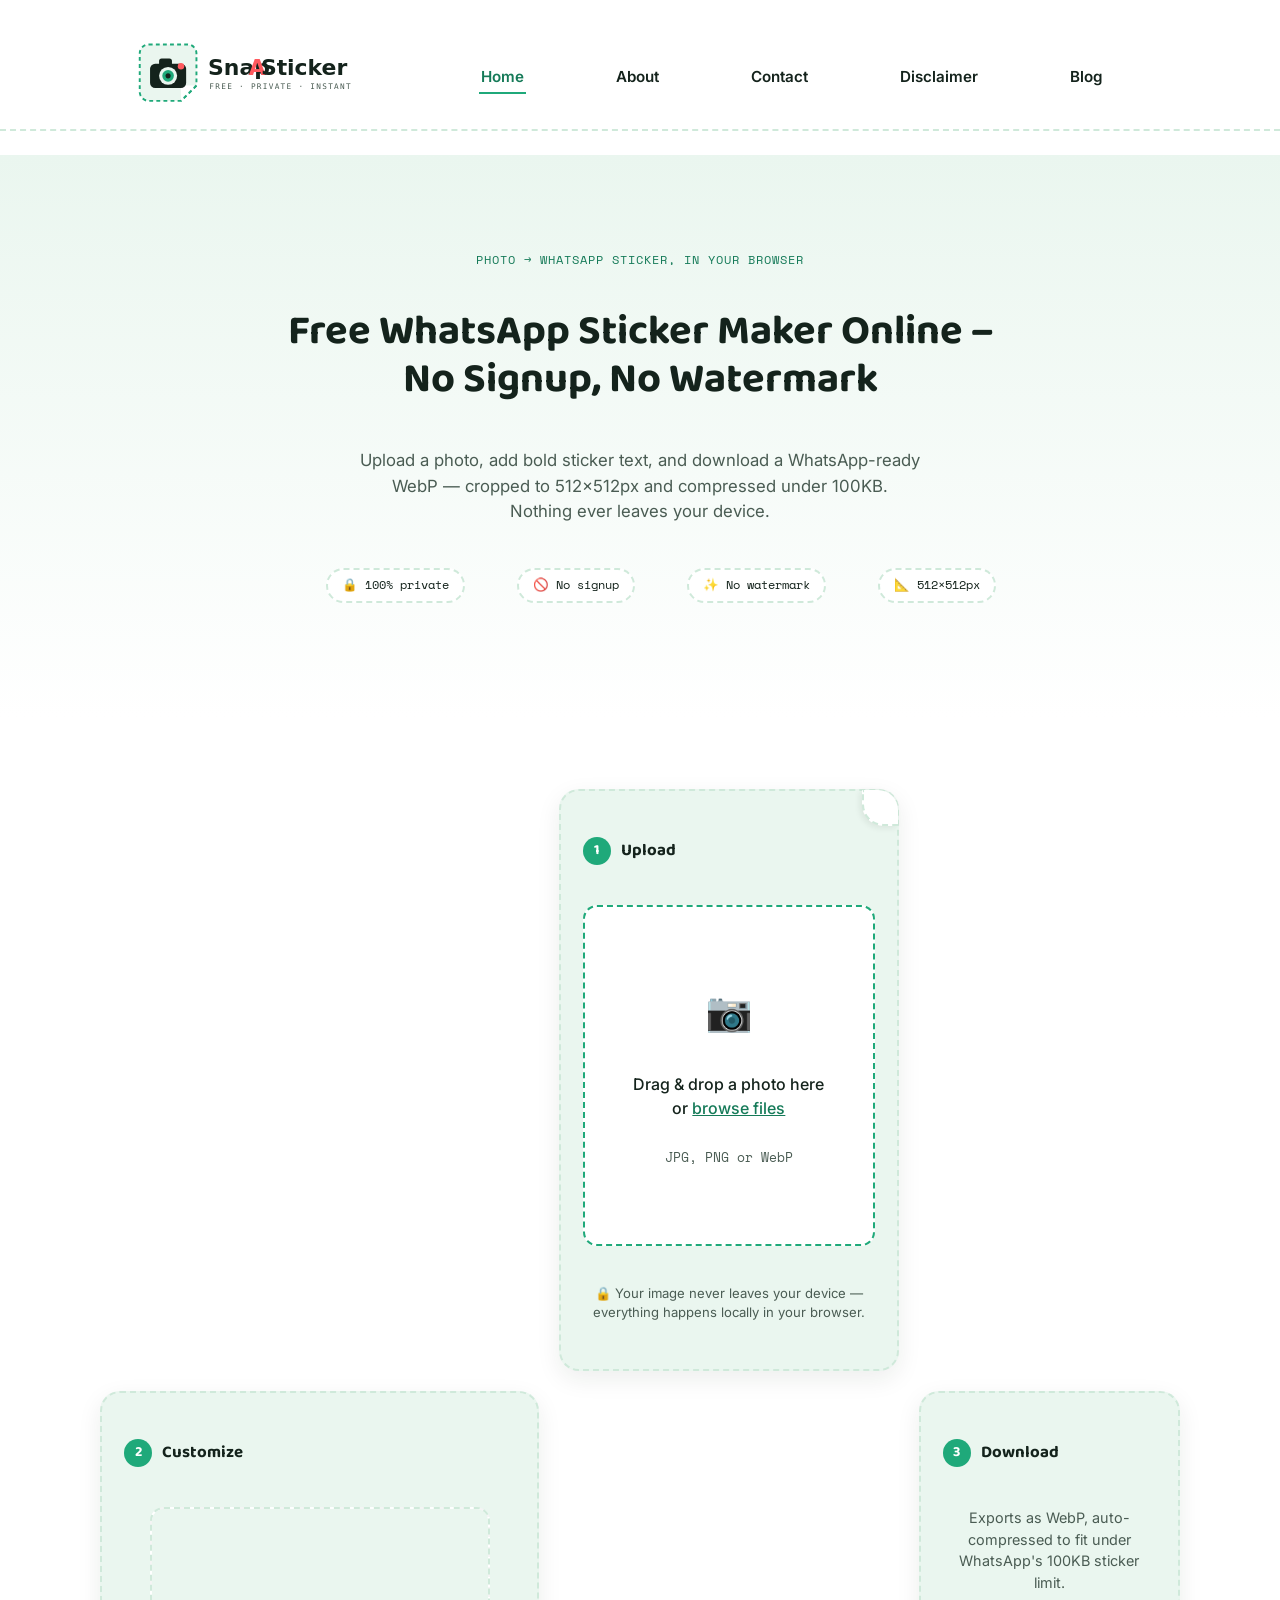
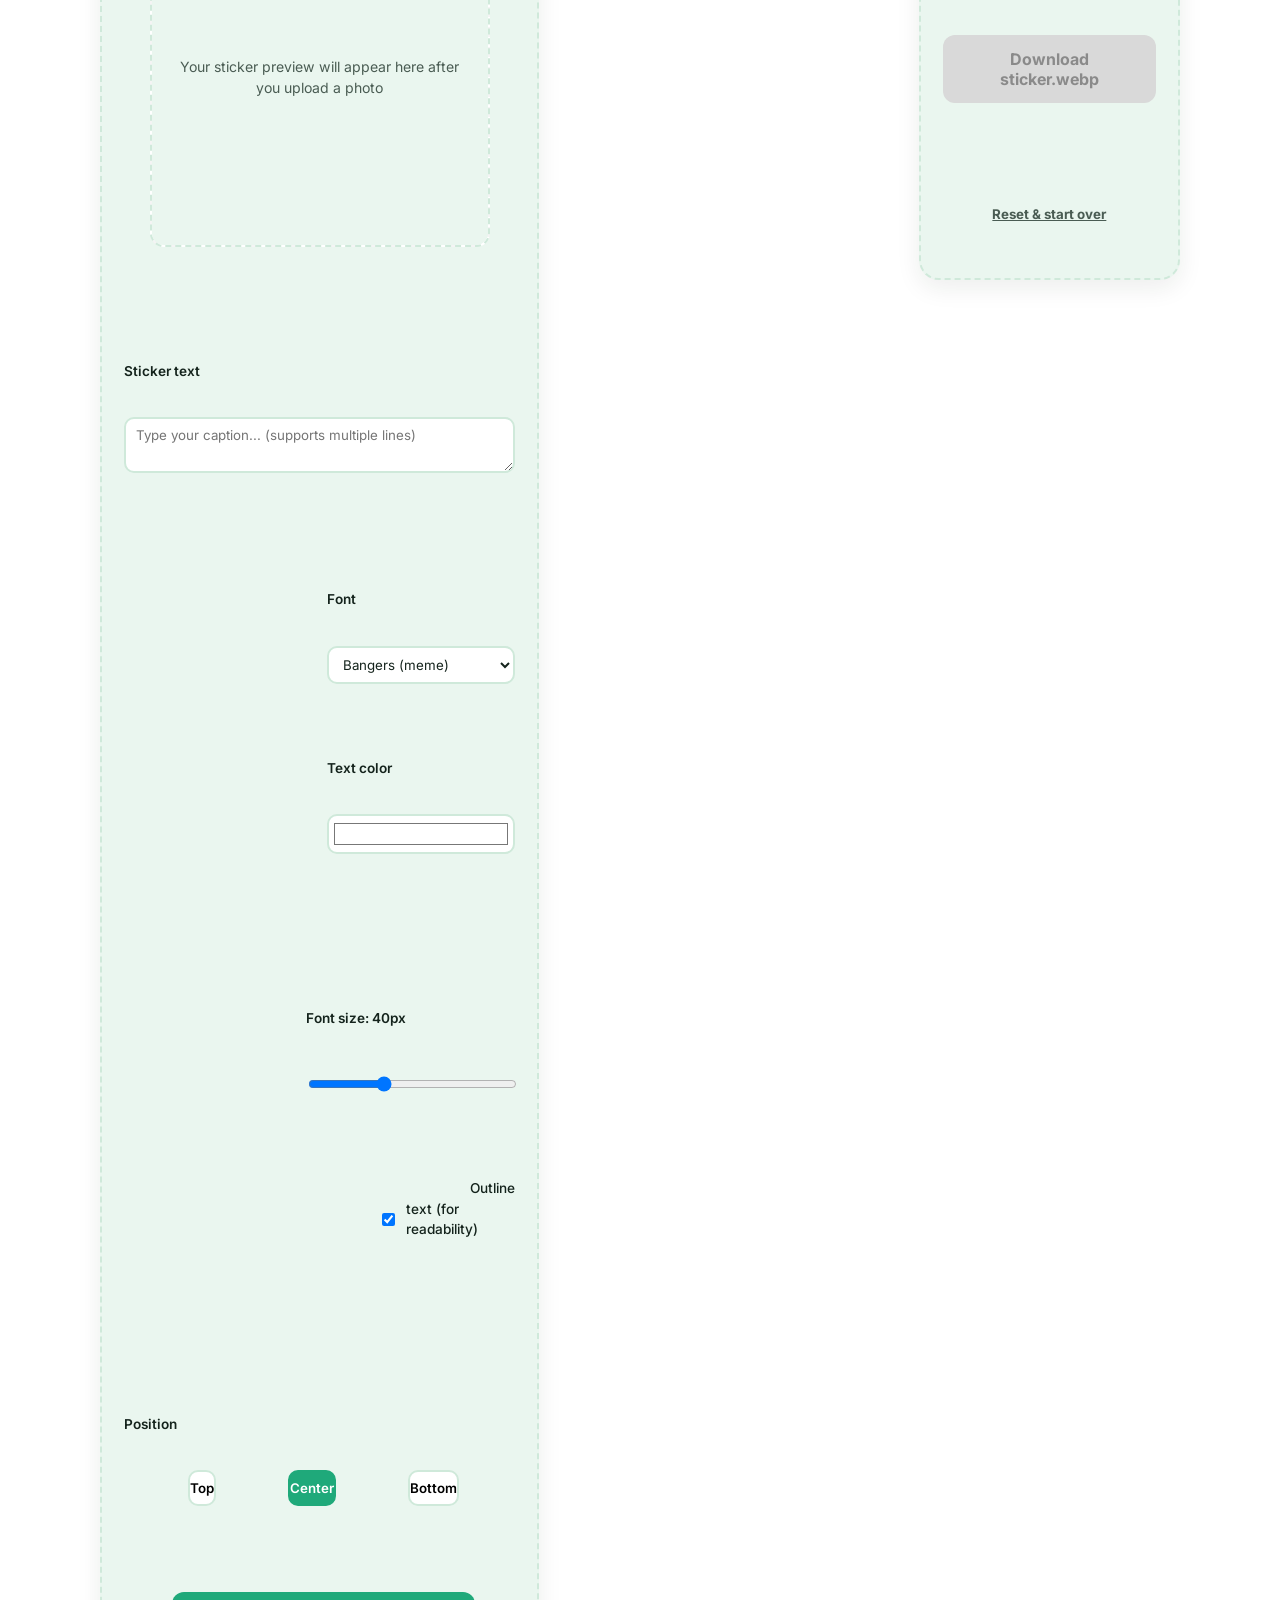
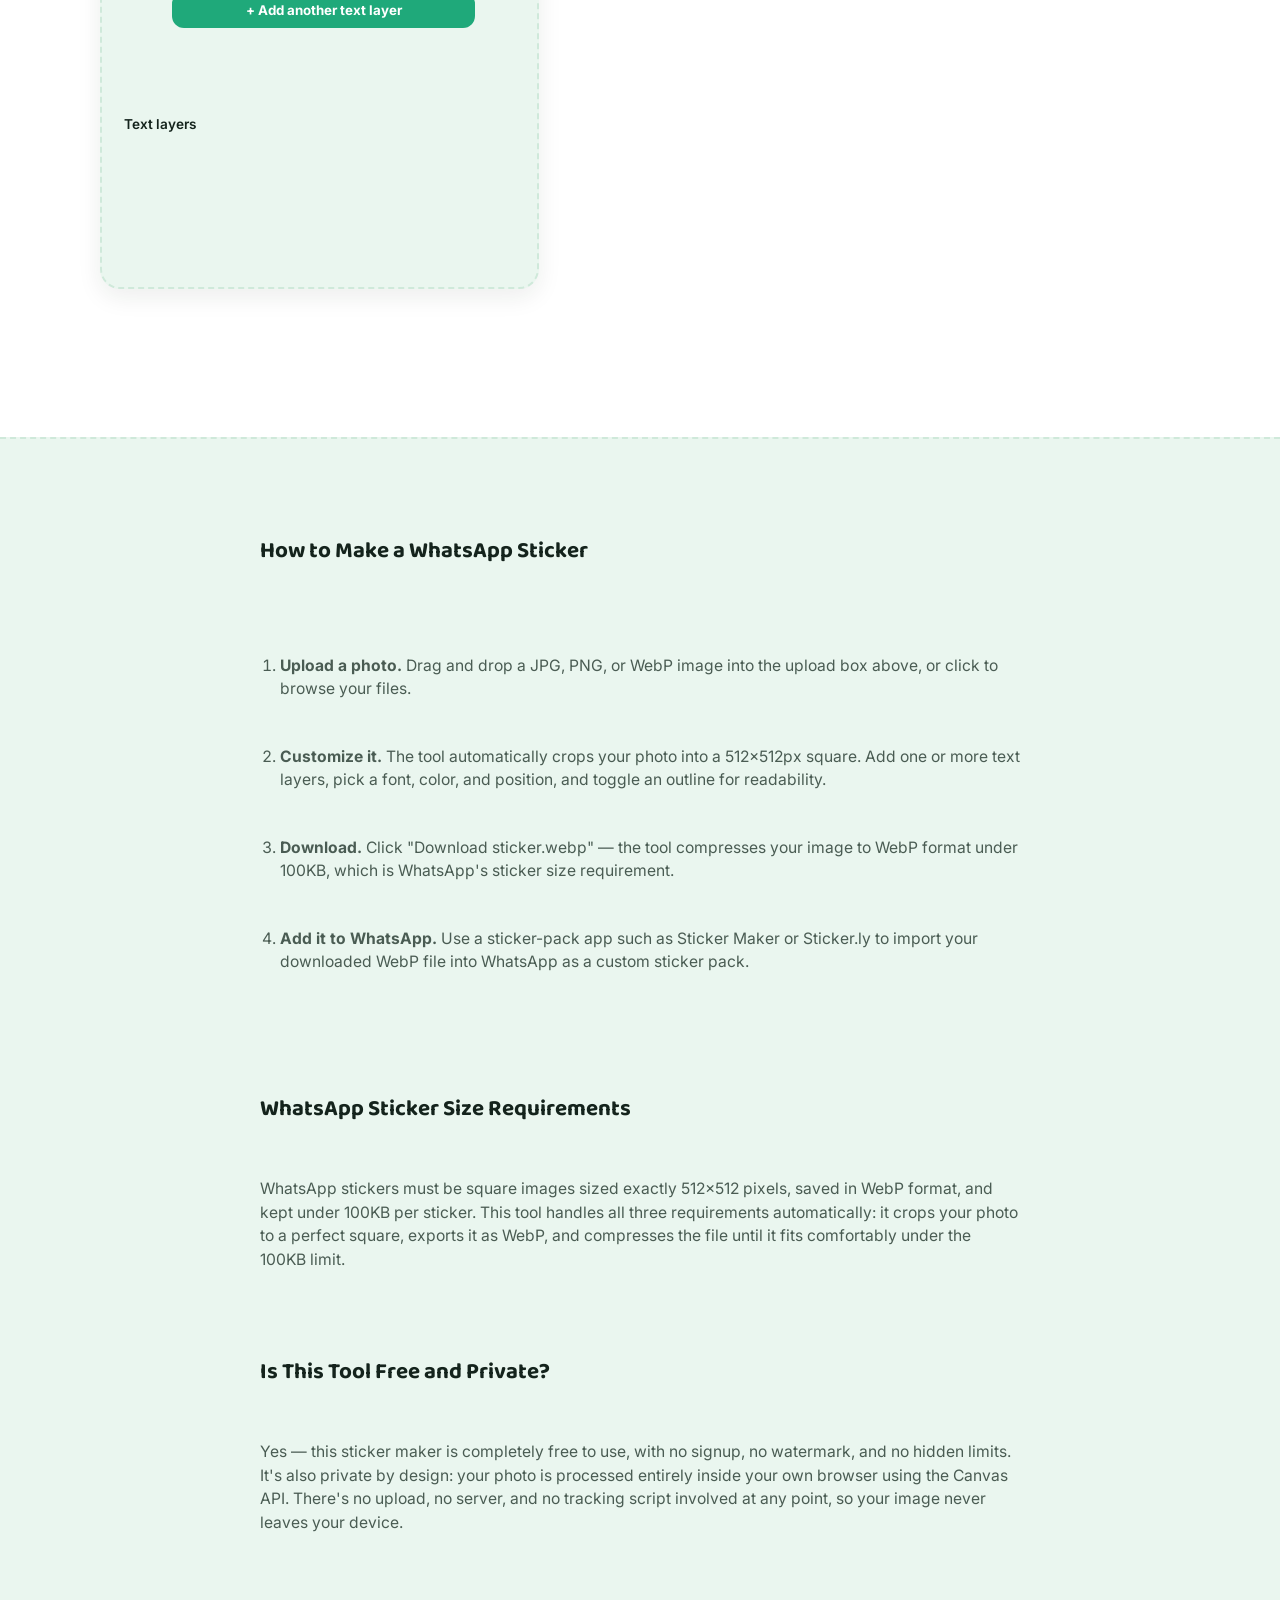
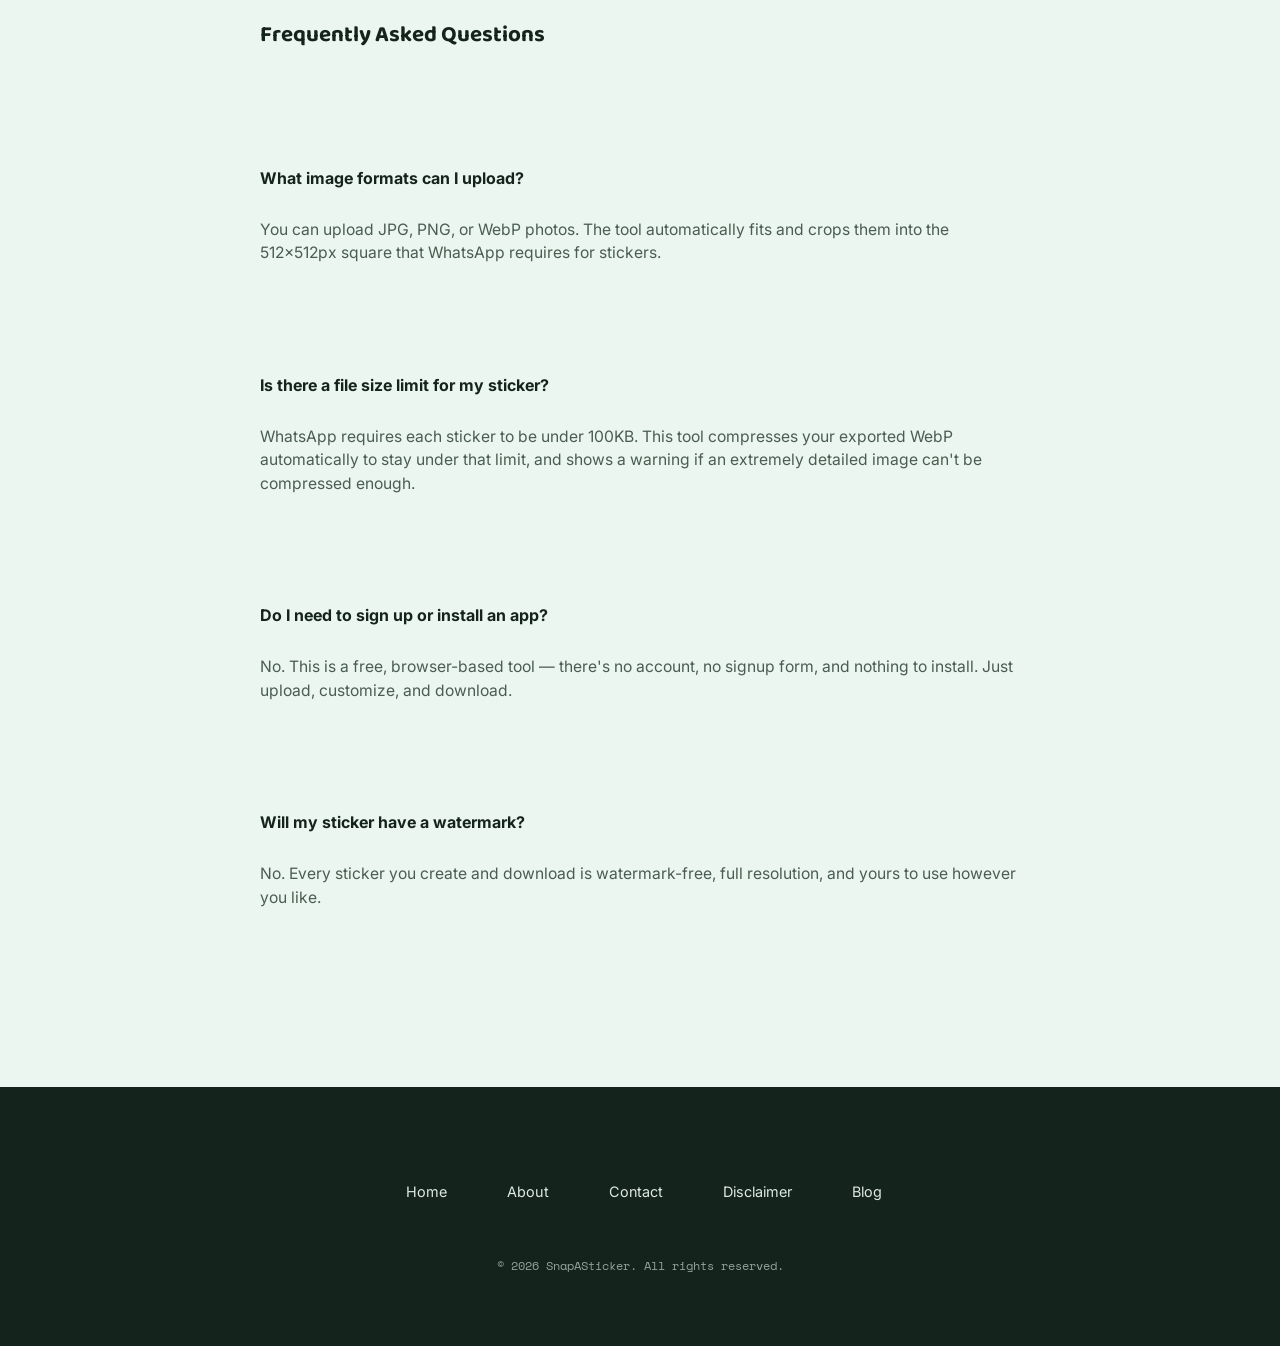
==== commit e1663510: "Replace brand name with logo image in header" ====
--- a/index.html
+++ b/index.html
@@ -42,9 +42,8 @@
 <header class="site-header">
   <div class="header-inner">
     <a href="index.html" class="brand">
-      <span class="brand-mark" aria-hidden="true">✂️</span>
-      <span class="brand-name">SnapASticker</span>
-    </a>
+  <img src="logo.svg" alt="SnapASticker" class="brand-logo">
+    </a>
 
     <button class="hamburger" id="hamburgerBtn" aria-label="Open menu" aria-expanded="false" aria-controls="siteNav">
       <span></span><span></span><span></span>
--- a/style.css
+++ b/style.css
@@ -1,5 +1,5 @@
 /* ==========================================================================
-   STICKERSNAP — design tokens
+   SNAPASTICKER — design tokens
    Palette:  ink #14231C (text) / paper #FFFFFF (bg) / mint #EBF6EF (cards)
              emerald #1FA97A (primary accent) / coral #FF5A5F (secondary accent)
    Type:     Baloo 2 (display, bubbly/sticker feel) / Inter (body/UI)
